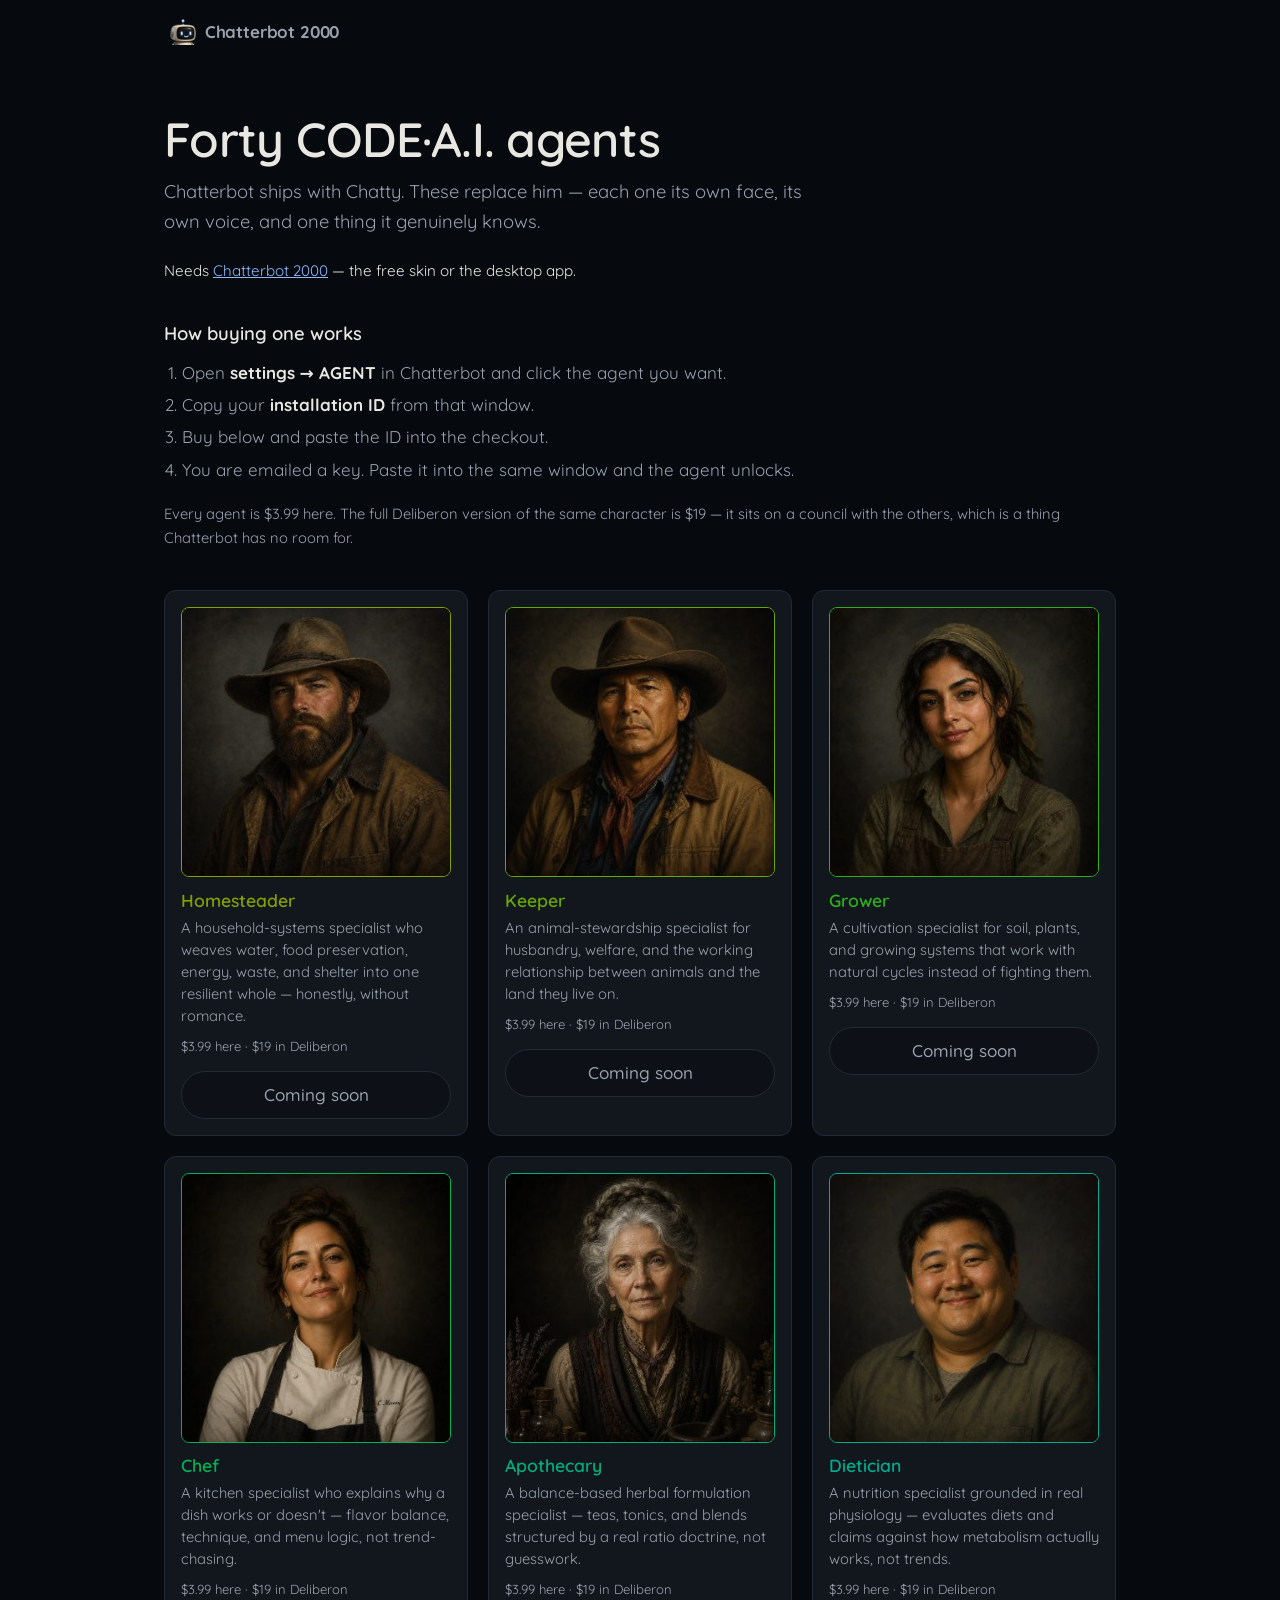
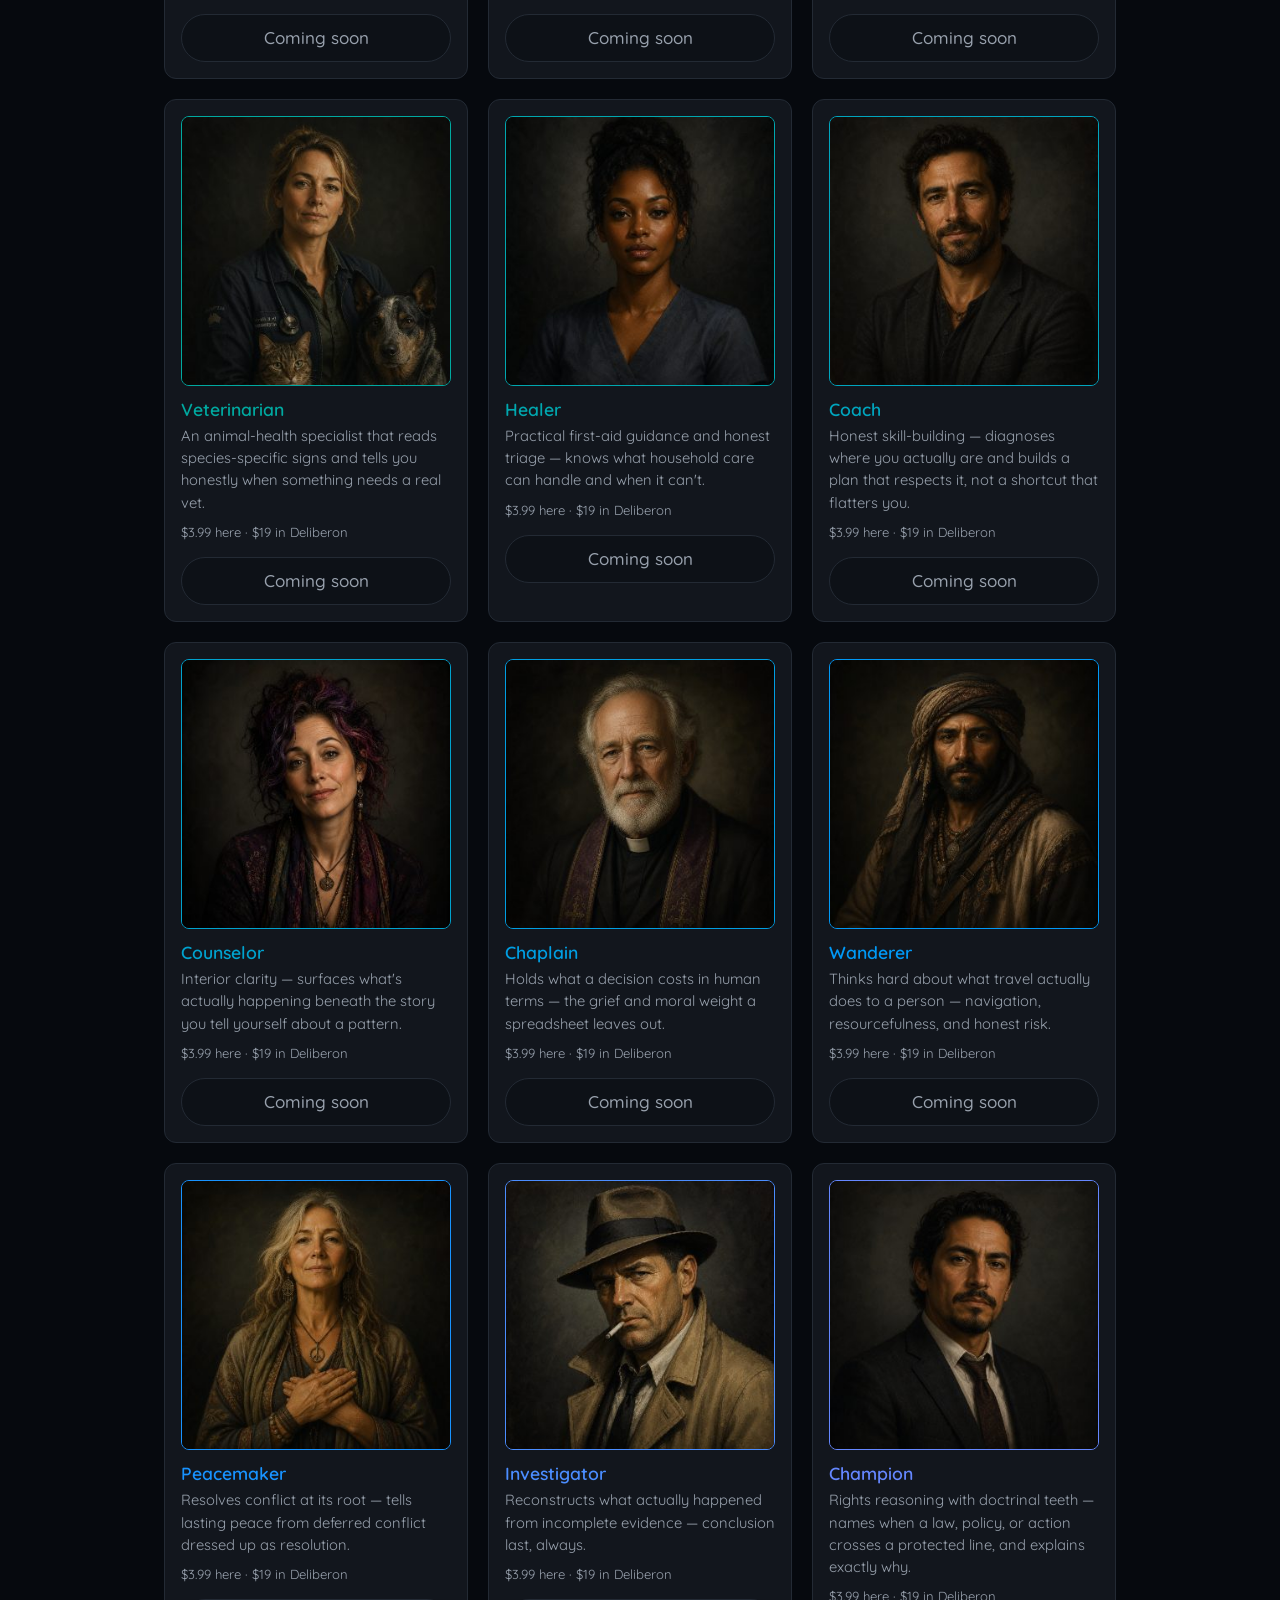
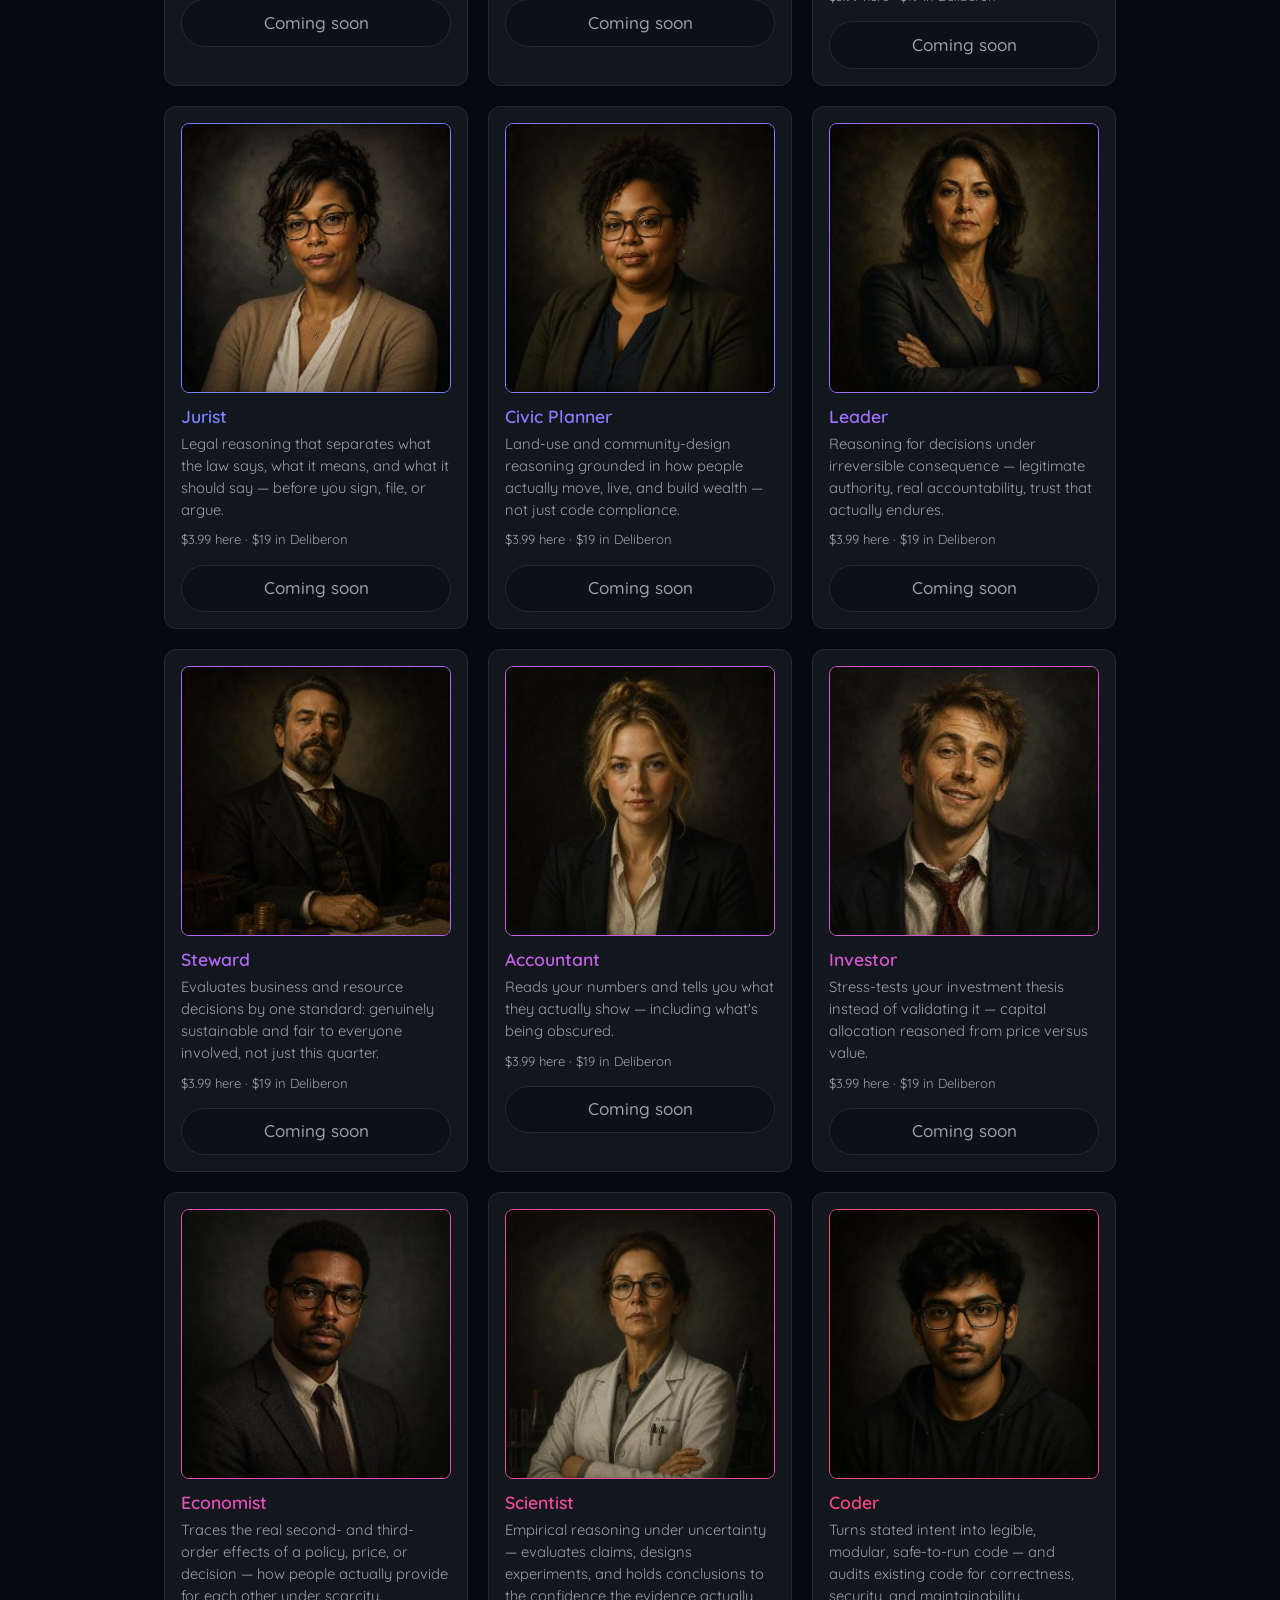
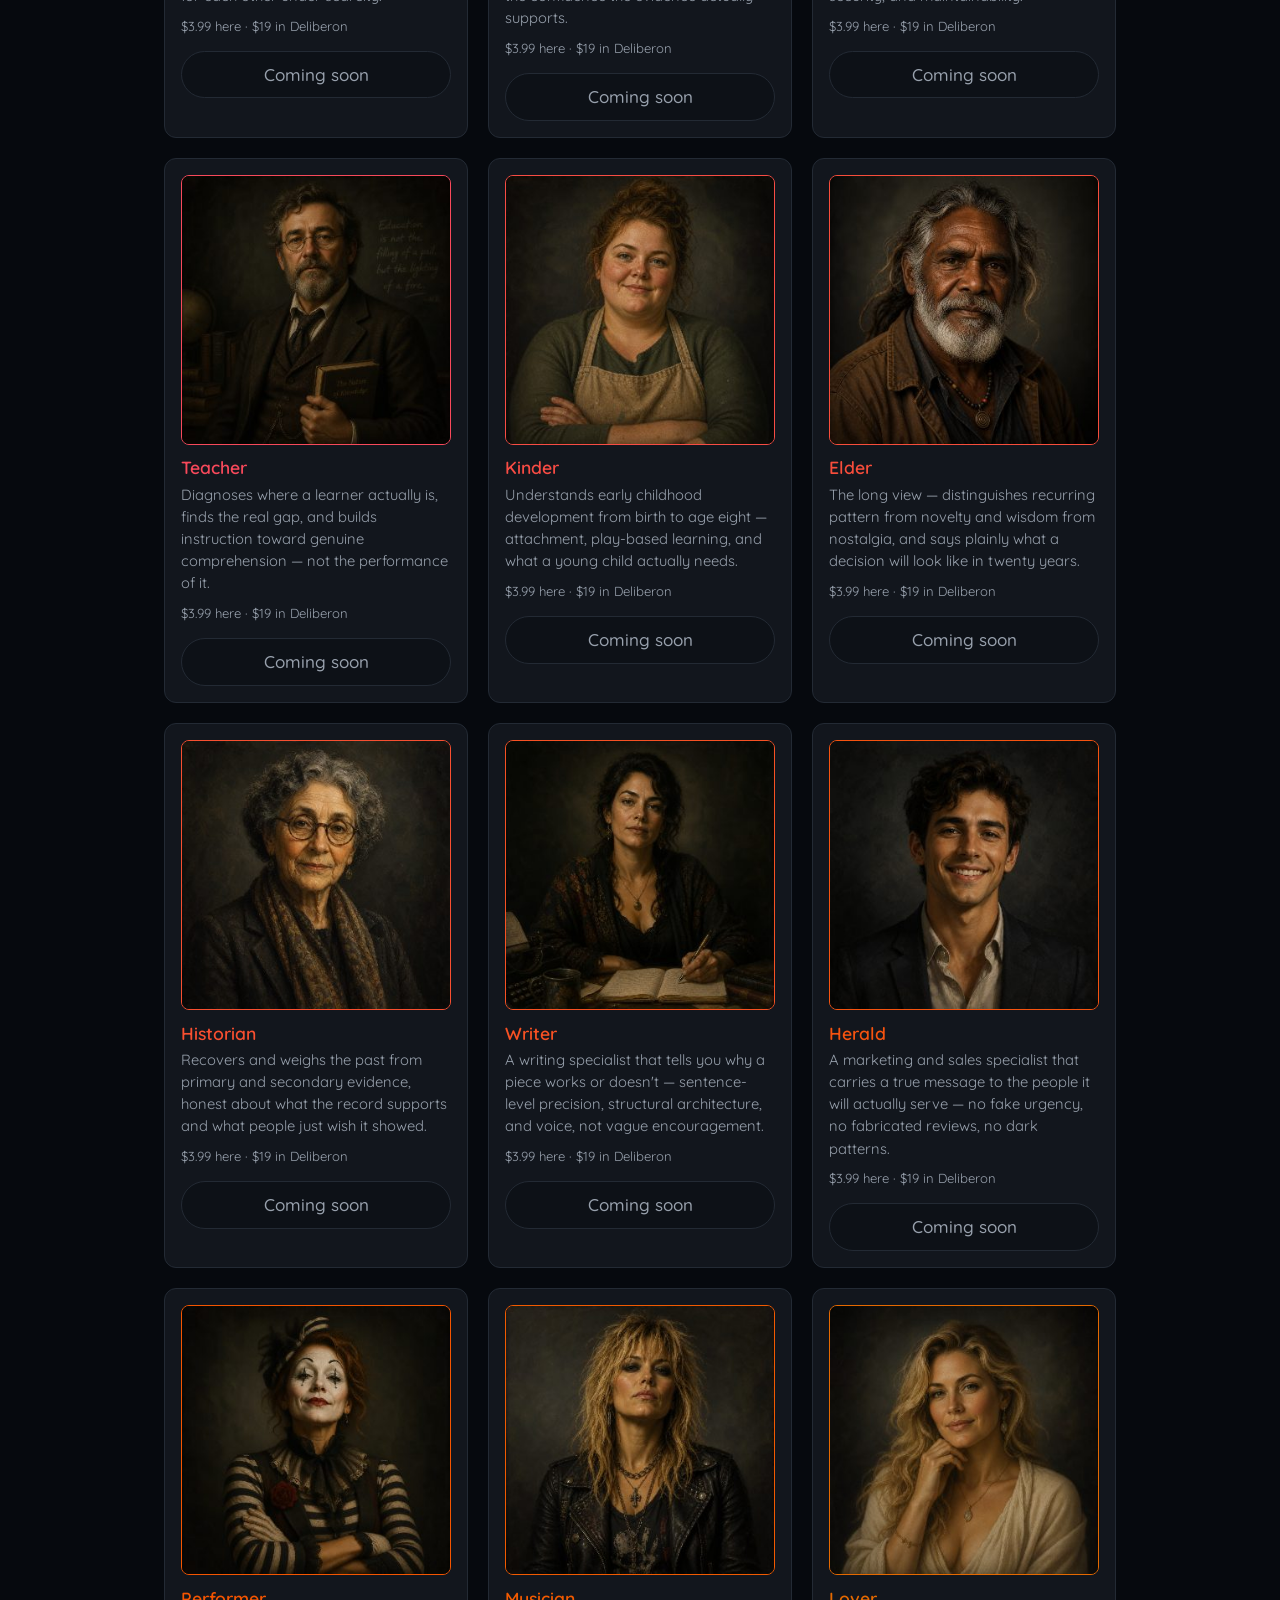
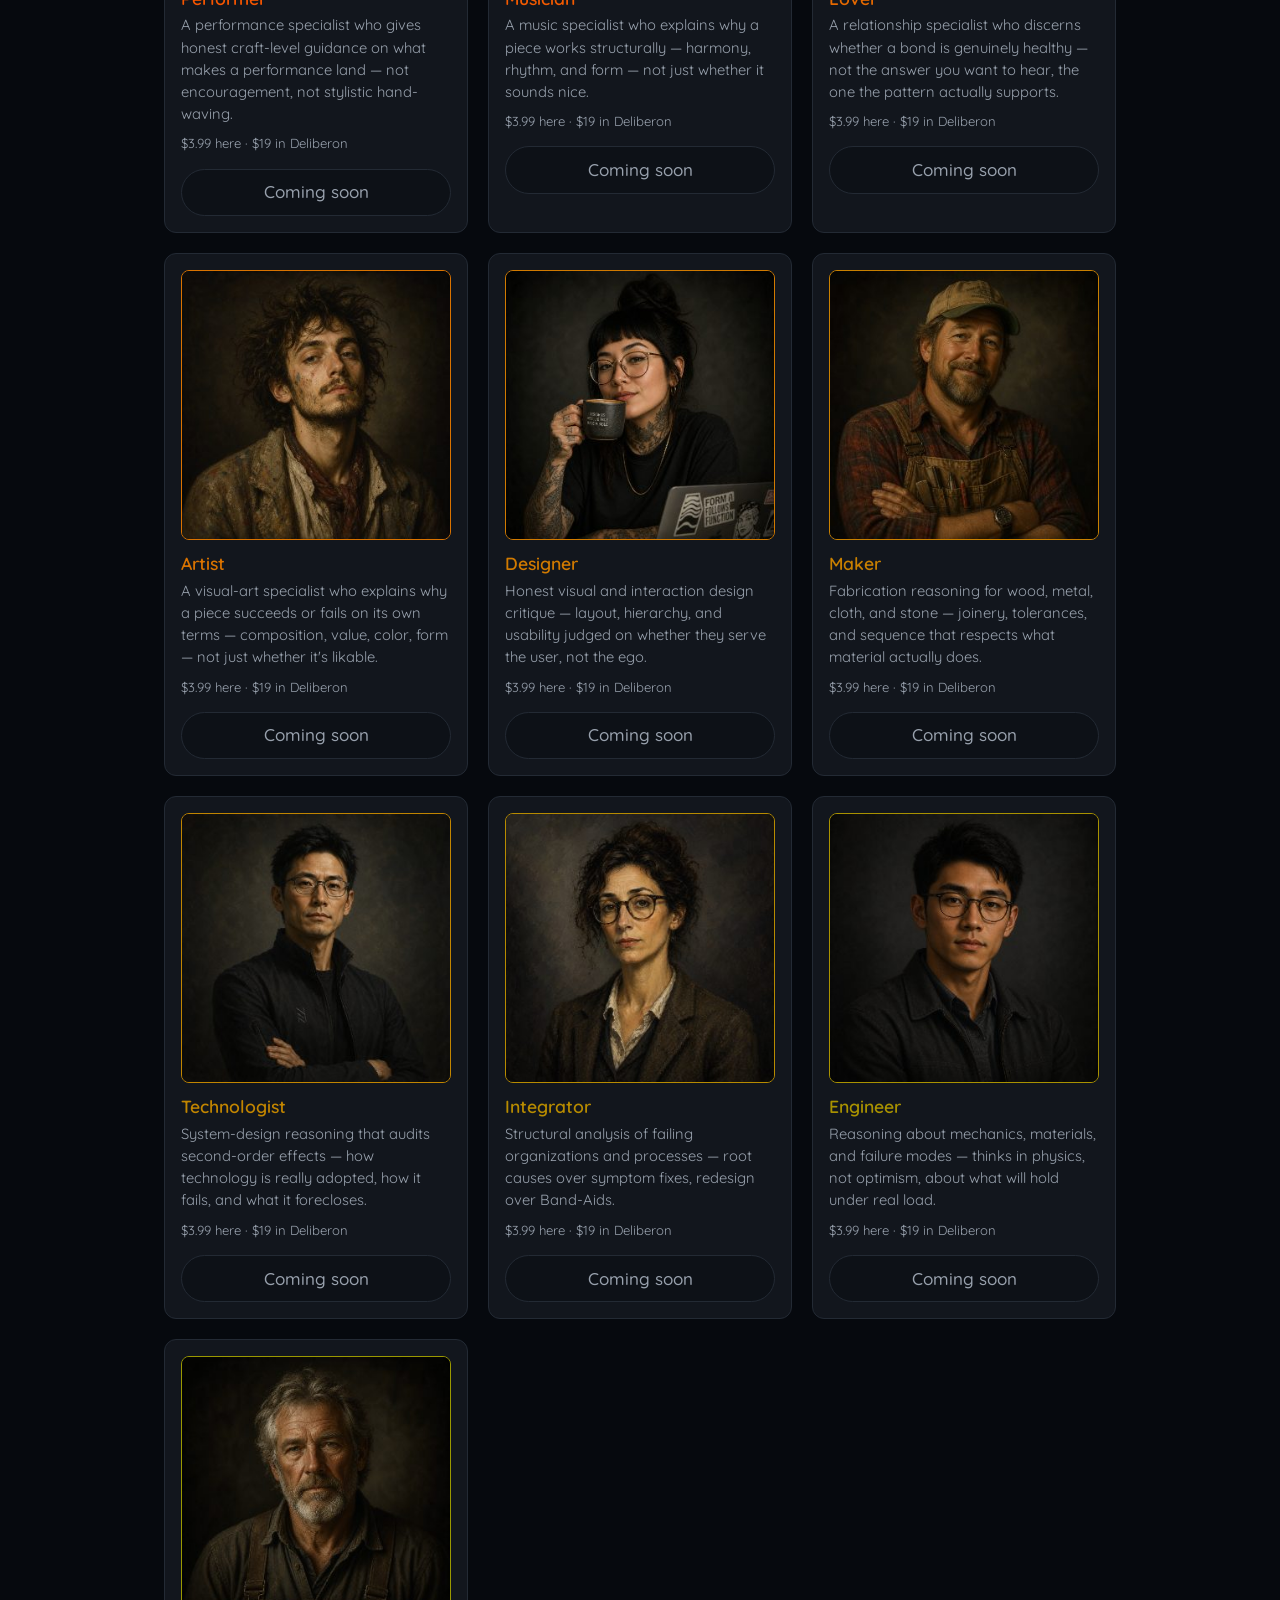
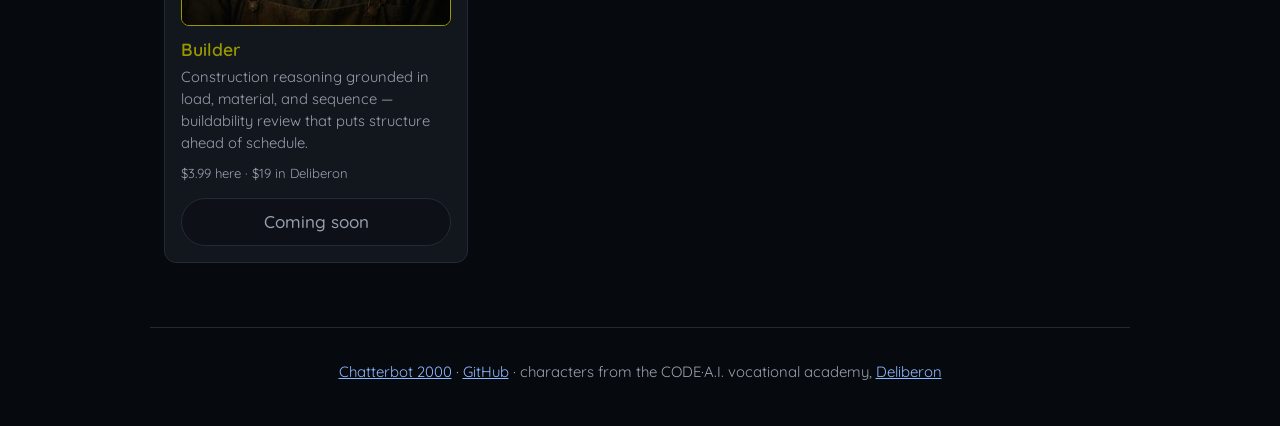
==== agents/index.html @ 9ce65d04 "Add /agents - the CODE.A.I. catalogue Forty agents at $3.99, each with the portrait and the pitch th" ====
<!doctype html>
<html lang="en">
<head>
<meta charset="utf-8">
<meta name="viewport" content="width=device-width, initial-scale=1">
<title>CODE&middot;A.I. agents &mdash; Chatterbot 2000</title>
<meta name="description" content="Forty specialist characters for Chatterbot 2000. Each one replaces Chatty in the panel &mdash; a herbalist, a chef, an investigator, a coder. $3.99 each.">
<link rel="canonical" href="https://chatterbot2000.com/agents/">

<meta property="og:type" content="website">
<meta property="og:url" content="https://chatterbot2000.com/agents/">
<meta property="og:site_name" content="Chatterbot 2000">
<meta property="og:title" content="CODE&middot;A.I. agents for Chatterbot 2000">
<meta property="og:description" content="Forty specialist characters. Each one takes over the panel &mdash; its own face, its own voice, its own expertise. $3.99 each.">
<meta property="og:image" content="https://chatterbot2000.com/assets/og.png">
<meta property="og:image:type" content="image/png">
<meta property="og:image:width" content="1200">
<meta property="og:image:height" content="630">
<meta name="twitter:card" content="summary_large_image">

<link rel="icon" href="../assets/favicon-32.png" sizes="32x32" type="image/png">
<link rel="apple-touch-icon" href="../assets/apple-touch-icon.png">

<link rel="preconnect" href="https://fonts.googleapis.com">
<link rel="preconnect" href="https://fonts.gstatic.com" crossorigin>
<link href="https://fonts.googleapis.com/css2?family=Quicksand:wght@400;500;600;700&display=swap" rel="stylesheet">
<link rel="stylesheet" href="../style.css">
<link rel="stylesheet" href="agents.css">

<script async src="https://www.googletagmanager.com/gtag/js?id=G-XGCW2SD7XK"></script>
<script>
  window.dataLayer = window.dataLayer || [];
  function gtag(){dataLayer.push(arguments);}
  gtag('js', new Date());
  gtag('config', 'G-XGCW2SD7XK');   /* chatterbot2000.com */
  gtag('config', 'G-F7WLK0CG8X');   /* all-sites roll-up  */
</script>
</head>
<body>

<header class="topbar">
  <a class="brand" href="../"><img src="../assets/favicon-32.png" alt="" width="26" height="26">Chatterbot&nbsp;2000</a>
</header>

<main>

<section class="lede">
  <h1>Forty CODE&middot;A.I. agents</h1>
  <p class="sub">Chatterbot ships with Chatty. These replace him &mdash; each one its own
     face, its own voice, and one thing it genuinely knows.</p>

  <!-- The prerequisite, above anything that asks for money. An agent is not a
       product on its own; it needs the panel it lives in. -->
  <p class="need">Needs <a href="../">Chatterbot 2000</a> &mdash; the free skin or the desktop app.</p>
</section>

<section class="how">
  <h2>How buying one works</h2>
  <ol>
    <li>Open <b>settings &rarr; AGENT</b> in Chatterbot and click the agent you want.</li>
    <li>Copy your <b>installation ID</b> from that window.</li>
    <li>Buy below and paste the ID into the checkout.</li>
    <li>You are emailed a key. Paste it into the same window and the agent unlocks.</li>
  </ol>
  <p class="note">Every agent is $3.99 here. The full Deliberon version of the same
     character is $19 &mdash; it sits on a council with the others,
     which is a thing Chatterbot has no room for.</p>
</section>

<section class="grid">
  <article class="agent" style="--c:#869f00">
    <img class="face" src="avatars/homesteader.jpg" alt="Homesteader" width="320" height="320" loading="lazy">
    <h3>Homesteader</h3>
    <p>A household-systems specialist who weaves water, food preservation, energy, waste, and shelter into one resilient whole — honestly, without romance.</p>
    <p class="anchor">$3.99 here &middot; $19 in Deliberon</p>
    <span class="buy soon" aria-disabled="true">Coming soon</span>
  </article>
  <article class="agent" style="--c:#68a700">
    <img class="face" src="avatars/keeper.jpg" alt="Keeper" width="320" height="320" loading="lazy">
    <h3>Keeper</h3>
    <p>An animal-stewardship specialist for husbandry, welfare, and the working relationship between animals and the land they live on.</p>
    <p class="anchor">$3.99 here &middot; $19 in Deliberon</p>
    <span class="buy soon" aria-disabled="true">Coming soon</span>
  </article>
  <article class="agent" style="--c:#2caf19">
    <img class="face" src="avatars/grower.jpg" alt="Grower" width="320" height="320" loading="lazy">
    <h3>Grower</h3>
    <p>A cultivation specialist for soil, plants, and growing systems that work with natural cycles instead of fighting them.</p>
    <p class="anchor">$3.99 here &middot; $19 in Deliberon</p>
    <span class="buy soon" aria-disabled="true">Coming soon</span>
  </article>
  <article class="agent" style="--c:#00b155">
    <img class="face" src="avatars/chef.jpg" alt="Chef" width="320" height="320" loading="lazy">
    <h3>Chef</h3>
    <p>A kitchen specialist who explains why a dish works or doesn&#39;t — flavor balance, technique, and menu logic, not trend-chasing.</p>
    <p class="anchor">$3.99 here &middot; $19 in Deliberon</p>
    <span class="buy soon" aria-disabled="true">Coming soon</span>
  </article>
  <article class="agent" style="--c:#00ae7a">
    <img class="face" src="avatars/apothecary.jpg" alt="Apothecary" width="320" height="320" loading="lazy">
    <h3>Apothecary</h3>
    <p>A balance-based herbal formulation specialist — teas, tonics, and blends structured by a real ratio doctrine, not guesswork.</p>
    <p class="anchor">$3.99 here &middot; $19 in Deliberon</p>
    <span class="buy soon" aria-disabled="true">Coming soon</span>
  </article>
  <article class="agent" style="--c:#00ac8f">
    <img class="face" src="avatars/dietician.jpg" alt="Dietician" width="320" height="320" loading="lazy">
    <h3>Dietician</h3>
    <p>A nutrition specialist grounded in real physiology — evaluates diets and claims against how metabolism actually works, not trends.</p>
    <p class="anchor">$3.99 here &middot; $19 in Deliberon</p>
    <span class="buy soon" aria-disabled="true">Coming soon</span>
  </article>
  <article class="agent" style="--c:#00a9a0">
    <img class="face" src="avatars/veterinarian.jpg" alt="Veterinarian" width="320" height="320" loading="lazy">
    <h3>Veterinarian</h3>
    <p>An animal-health specialist that reads species-specific signs and tells you honestly when something needs a real vet.</p>
    <p class="anchor">$3.99 here &middot; $19 in Deliberon</p>
    <span class="buy soon" aria-disabled="true">Coming soon</span>
  </article>
  <article class="agent" style="--c:#00a7af">
    <img class="face" src="avatars/healer.jpg" alt="Healer" width="320" height="320" loading="lazy">
    <h3>Healer</h3>
    <p>Practical first-aid guidance and honest triage — knows what household care can handle and when it can&#39;t.</p>
    <p class="anchor">$3.99 here &middot; $19 in Deliberon</p>
    <span class="buy soon" aria-disabled="true">Coming soon</span>
  </article>
  <article class="agent" style="--c:#00a5be">
    <img class="face" src="avatars/coach.jpg" alt="Coach" width="320" height="320" loading="lazy">
    <h3>Coach</h3>
    <p>Honest skill-building — diagnoses where you actually are and builds a plan that respects it, not a shortcut that flatters you.</p>
    <p class="anchor">$3.99 here &middot; $19 in Deliberon</p>
    <span class="buy soon" aria-disabled="true">Coming soon</span>
  </article>
  <article class="agent" style="--c:#00a2ce">
    <img class="face" src="avatars/counselor.jpg" alt="Counselor" width="320" height="320" loading="lazy">
    <h3>Counselor</h3>
    <p>Interior clarity — surfaces what&#39;s actually happening beneath the story you tell yourself about a pattern.</p>
    <p class="anchor">$3.99 here &middot; $19 in Deliberon</p>
    <span class="buy soon" aria-disabled="true">Coming soon</span>
  </article>
  <article class="agent" style="--c:#009ee2">
    <img class="face" src="avatars/chaplain.jpg" alt="Chaplain" width="320" height="320" loading="lazy">
    <h3>Chaplain</h3>
    <p>Holds what a decision costs in human terms — the grief and moral weight a spreadsheet leaves out.</p>
    <p class="anchor">$3.99 here &middot; $19 in Deliberon</p>
    <span class="buy soon" aria-disabled="true">Coming soon</span>
  </article>
  <article class="agent" style="--c:#0099f7">
    <img class="face" src="avatars/wanderer.jpg" alt="Wanderer" width="320" height="320" loading="lazy">
    <h3>Wanderer</h3>
    <p>Thinks hard about what travel actually does to a person — navigation, resourcefulness, and honest risk.</p>
    <p class="anchor">$3.99 here &middot; $19 in Deliberon</p>
    <span class="buy soon" aria-disabled="true">Coming soon</span>
  </article>
  <article class="agent" style="--c:#1893ff">
    <img class="face" src="avatars/peacemaker.jpg" alt="Peacemaker" width="320" height="320" loading="lazy">
    <h3>Peacemaker</h3>
    <p>Resolves conflict at its root — tells lasting peace from deferred conflict dressed up as resolution.</p>
    <p class="anchor">$3.99 here &middot; $19 in Deliberon</p>
    <span class="buy soon" aria-disabled="true">Coming soon</span>
  </article>
  <article class="agent" style="--c:#4b8dff">
    <img class="face" src="avatars/investigator.jpg" alt="Investigator" width="320" height="320" loading="lazy">
    <h3>Investigator</h3>
    <p>Reconstructs what actually happened from incomplete evidence — conclusion last, always.</p>
    <p class="anchor">$3.99 here &middot; $19 in Deliberon</p>
    <span class="buy soon" aria-disabled="true">Coming soon</span>
  </article>
  <article class="agent" style="--c:#6587ff">
    <img class="face" src="avatars/champion.jpg" alt="Champion" width="320" height="320" loading="lazy">
    <h3>Champion</h3>
    <p>Rights reasoning with doctrinal teeth — names when a law, policy, or action crosses a protected line, and explains exactly why.</p>
    <p class="anchor">$3.99 here &middot; $19 in Deliberon</p>
    <span class="buy soon" aria-disabled="true">Coming soon</span>
  </article>
  <article class="agent" style="--c:#7a80ff">
    <img class="face" src="avatars/jurist.jpg" alt="Jurist" width="320" height="320" loading="lazy">
    <h3>Jurist</h3>
    <p>Legal reasoning that separates what the law says, what it means, and what it should say — before you sign, file, or argue.</p>
    <p class="anchor">$3.99 here &middot; $19 in Deliberon</p>
    <span class="buy soon" aria-disabled="true">Coming soon</span>
  </article>
  <article class="agent" style="--c:#8c78ff">
    <img class="face" src="avatars/civicplanner.jpg" alt="Civic Planner" width="320" height="320" loading="lazy">
    <h3>Civic Planner</h3>
    <p>Land-use and community-design reasoning grounded in how people actually move, live, and build wealth — not just code compliance.</p>
    <p class="anchor">$3.99 here &middot; $19 in Deliberon</p>
    <span class="buy soon" aria-disabled="true">Coming soon</span>
  </article>
  <article class="agent" style="--c:#9e6fff">
    <img class="face" src="avatars/leader.jpg" alt="Leader" width="320" height="320" loading="lazy">
    <h3>Leader</h3>
    <p>Reasoning for decisions under irreversible consequence — legitimate authority, real accountability, trust that actually endures.</p>
    <p class="anchor">$3.99 here &middot; $19 in Deliberon</p>
    <span class="buy soon" aria-disabled="true">Coming soon</span>
  </article>
  <article class="agent" style="--c:#b167f7">
    <img class="face" src="avatars/steward.jpg" alt="Steward" width="320" height="320" loading="lazy">
    <h3>Steward</h3>
    <p>Evaluates business and resource decisions by one standard: genuinely sustainable and fair to everyone involved, not just this quarter.</p>
    <p class="anchor">$3.99 here &middot; $19 in Deliberon</p>
    <span class="buy soon" aria-disabled="true">Coming soon</span>
  </article>
  <article class="agent" style="--c:#c45fe5">
    <img class="face" src="avatars/accountant.jpg" alt="Accountant" width="320" height="320" loading="lazy">
    <h3>Accountant</h3>
    <p>Reads your numbers and tells you what they actually show — including what&#39;s being obscured.</p>
    <p class="anchor">$3.99 here &middot; $19 in Deliberon</p>
    <span class="buy soon" aria-disabled="true">Coming soon</span>
  </article>
  <article class="agent" style="--c:#d557ce">
    <img class="face" src="avatars/investor.jpg" alt="Investor" width="320" height="320" loading="lazy">
    <h3>Investor</h3>
    <p>Stress-tests your investment thesis instead of validating it — capital allocation reasoned from price versus value.</p>
    <p class="anchor">$3.99 here &middot; $19 in Deliberon</p>
    <span class="buy soon" aria-disabled="true">Coming soon</span>
  </article>
  <article class="agent" style="--c:#e350b5">
    <img class="face" src="avatars/economist.jpg" alt="Economist" width="320" height="320" loading="lazy">
    <h3>Economist</h3>
    <p>Traces the real second- and third-order effects of a policy, price, or decision — how people actually provide for each other under scarcity.</p>
    <p class="anchor">$3.99 here &middot; $19 in Deliberon</p>
    <span class="buy soon" aria-disabled="true">Coming soon</span>
  </article>
  <article class="agent" style="--c:#ed4a99">
    <img class="face" src="avatars/scientist.jpg" alt="Scientist" width="320" height="320" loading="lazy">
    <h3>Scientist</h3>
    <p>Empirical reasoning under uncertainty — evaluates claims, designs experiments, and holds conclusions to the confidence the evidence actually supports.</p>
    <p class="anchor">$3.99 here &middot; $19 in Deliberon</p>
    <span class="buy soon" aria-disabled="true">Coming soon</span>
  </article>
  <article class="agent" style="--c:#f4487c">
    <img class="face" src="avatars/coder.jpg" alt="Coder" width="320" height="320" loading="lazy">
    <h3>Coder</h3>
    <p>Turns stated intent into legible, modular, safe-to-run code — and audits existing code for correctness, security, and maintainability.</p>
    <p class="anchor">$3.99 here &middot; $19 in Deliberon</p>
    <span class="buy soon" aria-disabled="true">Coming soon</span>
  </article>
  <article class="agent" style="--c:#f8495b">
    <img class="face" src="avatars/teacher.jpg" alt="Teacher" width="320" height="320" loading="lazy">
    <h3>Teacher</h3>
    <p>Diagnoses where a learner actually is, finds the real gap, and builds instruction toward genuine comprehension — not the performance of it.</p>
    <p class="anchor">$3.99 here &middot; $19 in Deliberon</p>
    <span class="buy soon" aria-disabled="true">Coming soon</span>
  </article>
  <article class="agent" style="--c:#f84c44">
    <img class="face" src="avatars/kinder.jpg" alt="Kinder" width="320" height="320" loading="lazy">
    <h3>Kinder</h3>
    <p>Understands early childhood development from birth to age eight — attachment, play-based learning, and what a young child actually needs.</p>
    <p class="anchor">$3.99 here &middot; $19 in Deliberon</p>
    <span class="buy soon" aria-disabled="true">Coming soon</span>
  </article>
  <article class="agent" style="--c:#f84d3b">
    <img class="face" src="avatars/elder.jpg" alt="Elder" width="320" height="320" loading="lazy">
    <h3>Elder</h3>
    <p>The long view — distinguishes recurring pattern from novelty and wisdom from nostalgia, and says plainly what a decision will look like in twenty years.</p>
    <p class="anchor">$3.99 here &middot; $19 in Deliberon</p>
    <span class="buy soon" aria-disabled="true">Coming soon</span>
  </article>
  <article class="agent" style="--c:#f84f30">
    <img class="face" src="avatars/historian.jpg" alt="Historian" width="320" height="320" loading="lazy">
    <h3>Historian</h3>
    <p>Recovers and weighs the past from primary and secondary evidence, honest about what the record supports and what people just wish it showed.</p>
    <p class="anchor">$3.99 here &middot; $19 in Deliberon</p>
    <span class="buy soon" aria-disabled="true">Coming soon</span>
  </article>
  <article class="agent" style="--c:#f75123">
    <img class="face" src="avatars/writer.jpg" alt="Writer" width="320" height="320" loading="lazy">
    <h3>Writer</h3>
    <p>A writing specialist that tells you why a piece works or doesn&#39;t — sentence-level precision, structural architecture, and voice, not vague encouragement.</p>
    <p class="anchor">$3.99 here &middot; $19 in Deliberon</p>
    <span class="buy soon" aria-disabled="true">Coming soon</span>
  </article>
  <article class="agent" style="--c:#f6530f">
    <img class="face" src="avatars/herald.jpg" alt="Herald" width="320" height="320" loading="lazy">
    <h3>Herald</h3>
    <p>A marketing and sales specialist that carries a true message to the people it will actually serve — no fake urgency, no fabricated reviews, no dark patterns.</p>
    <p class="anchor">$3.99 here &middot; $19 in Deliberon</p>
    <span class="buy soon" aria-disabled="true">Coming soon</span>
  </article>
  <article class="agent" style="--c:#f55500">
    <img class="face" src="avatars/performer.jpg" alt="Performer" width="320" height="320" loading="lazy">
    <h3>Performer</h3>
    <p>A performance specialist who gives honest craft-level guidance on what makes a performance land — not encouragement, not stylistic hand-waving.</p>
    <p class="anchor">$3.99 here &middot; $19 in Deliberon</p>
    <span class="buy soon" aria-disabled="true">Coming soon</span>
  </article>
  <article class="agent" style="--c:#f25a00">
    <img class="face" src="avatars/musician.jpg" alt="Musician" width="320" height="320" loading="lazy">
    <h3>Musician</h3>
    <p>A music specialist who explains why a piece works structurally — harmony, rhythm, and form — not just whether it sounds nice.</p>
    <p class="anchor">$3.99 here &middot; $19 in Deliberon</p>
    <span class="buy soon" aria-disabled="true">Coming soon</span>
  </article>
  <article class="agent" style="--c:#e56900">
    <img class="face" src="avatars/lover.jpg" alt="Lover" width="320" height="320" loading="lazy">
    <h3>Lover</h3>
    <p>A relationship specialist who discerns whether a bond is genuinely healthy — not the answer you want to hear, the one the pattern actually supports.</p>
    <p class="anchor">$3.99 here &middot; $19 in Deliberon</p>
    <span class="buy soon" aria-disabled="true">Coming soon</span>
  </article>
  <article class="agent" style="--c:#da7300">
    <img class="face" src="avatars/artist.jpg" alt="Artist" width="320" height="320" loading="lazy">
    <h3>Artist</h3>
    <p>A visual-art specialist who explains why a piece succeeds or fails on its own terms — composition, value, color, form — not just whether it&#39;s likable.</p>
    <p class="anchor">$3.99 here &middot; $19 in Deliberon</p>
    <span class="buy soon" aria-disabled="true">Coming soon</span>
  </article>
  <article class="agent" style="--c:#d17a00">
    <img class="face" src="avatars/designer.jpg" alt="Designer" width="320" height="320" loading="lazy">
    <h3>Designer</h3>
    <p>Honest visual and interaction design critique — layout, hierarchy, and usability judged on whether they serve the user, not the ego.</p>
    <p class="anchor">$3.99 here &middot; $19 in Deliberon</p>
    <span class="buy soon" aria-disabled="true">Coming soon</span>
  </article>
  <article class="agent" style="--c:#c98000">
    <img class="face" src="avatars/maker.jpg" alt="Maker" width="320" height="320" loading="lazy">
    <h3>Maker</h3>
    <p>Fabrication reasoning for wood, metal, cloth, and stone — joinery, tolerances, and sequence that respects what material actually does.</p>
    <p class="anchor">$3.99 here &middot; $19 in Deliberon</p>
    <span class="buy soon" aria-disabled="true">Coming soon</span>
  </article>
  <article class="agent" style="--c:#c18500">
    <img class="face" src="avatars/technologist.jpg" alt="Technologist" width="320" height="320" loading="lazy">
    <h3>Technologist</h3>
    <p>System-design reasoning that audits second-order effects — how technology is really adopted, how it fails, and what it forecloses.</p>
    <p class="anchor">$3.99 here &middot; $19 in Deliberon</p>
    <span class="buy soon" aria-disabled="true">Coming soon</span>
  </article>
  <article class="agent" style="--c:#b78b00">
    <img class="face" src="avatars/integrator.jpg" alt="Integrator" width="320" height="320" loading="lazy">
    <h3>Integrator</h3>
    <p>Structural analysis of failing organizations and processes — root causes over symptom fixes, redesign over Band-Aids.</p>
    <p class="anchor">$3.99 here &middot; $19 in Deliberon</p>
    <span class="buy soon" aria-disabled="true">Coming soon</span>
  </article>
  <article class="agent" style="--c:#a99200">
    <img class="face" src="avatars/engineer.jpg" alt="Engineer" width="320" height="320" loading="lazy">
    <h3>Engineer</h3>
    <p>Reasoning about mechanics, materials, and failure modes — thinks in physics, not optimism, about what will hold under real load.</p>
    <p class="anchor">$3.99 here &middot; $19 in Deliberon</p>
    <span class="buy soon" aria-disabled="true">Coming soon</span>
  </article>
  <article class="agent" style="--c:#9a9800">
    <img class="face" src="avatars/builder.jpg" alt="Builder" width="320" height="320" loading="lazy">
    <h3>Builder</h3>
    <p>Construction reasoning grounded in load, material, and sequence — buildability review that puts structure ahead of schedule.</p>
    <p class="anchor">$3.99 here &middot; $19 in Deliberon</p>
    <span class="buy soon" aria-disabled="true">Coming soon</span>
  </article>
</section>

</main>

<footer class="foot">
  <p><a href="../">Chatterbot 2000</a> &middot;
     <a href="https://github.com/Pr1m4lc0d3/chatterbot-2000">GitHub</a> &middot;
     characters from the CODE&middot;A.I. vocational academy, <a href="https://deliberon.com">Deliberon</a></p>
</footer>

<script>
  document.querySelectorAll('a.buy').forEach(function (el) {
    el.addEventListener('click', function () {
      gtag('event', 'agent_buy_click', { agent: el.dataset.sku });
    });
  });
</script>

</body>
</html>
---- style.css ----
/* chatterbot2000.com — palette lifted from the skin so site and product match */
:root{
  --bg:#06090e; --panel:#12161d; --line:#232a34;
  --ink:#e9e7e2; --muted:#98a1ad; --accent:#8fb8ff; --user:#1e3358; --cream:#e0d8c8;
  --wrap:980px;
}
*{box-sizing:border-box}
html{scroll-behavior:smooth}
body{
  margin:0; background:var(--bg); color:var(--ink);
  font:400 17px/1.65 Quicksand,"Segoe UI",system-ui,sans-serif;
  -webkit-font-smoothing:antialiased;
}
img{max-width:100%;height:auto;display:block}
a{color:var(--accent)}
a:hover{color:#b9d3ff}
code{font-family:ui-monospace,"Cascadia Mono",Consolas,monospace;font-size:.88em;
  background:#0d1219;border:1px solid var(--line);border-radius:5px;padding:.08em .38em;color:#cfe0fb}
h1,h2,h3{line-height:1.2;font-weight:600;margin:0 0 .5em}
h1{font-size:clamp(1.9rem,4.6vw,2.9rem);letter-spacing:-.015em}
h2{font-size:clamp(1.4rem,3vw,1.9rem)}
h3{font-size:1.15rem;color:var(--cream)}
p{margin:0 0 1em}
section{max-width:var(--wrap);margin:0 auto;padding:4.5rem 1.25rem}
.tiny{font-size:.86rem;color:var(--muted)}
.note{font-size:.93rem;color:var(--muted);margin-top:1.4em}

.skip{position:absolute;left:-9999px}
.skip:focus{left:.5rem;top:.5rem;position:fixed;z-index:9;background:var(--panel);
  border:1px solid var(--accent);border-radius:8px;padding:.6rem 1rem}

/* ── top bar ──────────────────────────────────────────────────────── */
.topbar{
  display:flex;align-items:center;justify-content:space-between;gap:1rem;flex-wrap:wrap;
  max-width:var(--wrap);margin:0 auto;padding:1.1rem 1.25rem;
}
.brand{display:flex;align-items:center;gap:.55rem;font-weight:700;letter-spacing:-.01em}
.topbar nav{display:flex;gap:1.4rem;font-size:.95rem}
.topbar a{color:var(--muted);text-decoration:none}
.topbar a:hover{color:var(--ink)}

/* ── hero ─────────────────────────────────────────────────────────── */
.hero{padding-top:1rem;text-align:center}
.hero .art{
  border:1px solid var(--line);border-radius:16px;margin:0 auto 2.6rem;
  box-shadow:0 24px 70px -30px #000;
}
.hero .lede{max-width:62ch;margin:0 auto 2rem;color:#cdd3db;font-size:1.08rem}

.prereq{
  max-width:64ch;margin:0 auto 2.2rem;text-align:left;
  background:#161109;border:1px solid #4a3a18;border-left:3px solid #d9a33a;
  border-radius:10px;padding:.95rem 1.15rem;font-size:.97rem;color:#e7dcc6;
}
.prereq strong{color:#f2c66a}

/* ── the soft gate ────────────────────────────────────────────────── */
.get{
  max-width:60ch;margin:0 auto 1.1rem;background:var(--panel);
  border:1px solid var(--line);border-radius:14px;padding:1.5rem 1.4rem;text-align:left;
}
.get label{display:block;margin-bottom:.8rem;font-weight:500;color:#cdd3db}
.get .row{display:flex;gap:.6rem;flex-wrap:wrap}
.get input{
  flex:1 1 15rem;min-width:0;background:#0a0e14;color:var(--ink);
  border:1px solid var(--line);border-radius:9px;padding:.8rem .9rem;font:inherit;font-size:1rem;
}
.get input::placeholder{color:#5d6672}
.get input:focus-visible,.get button:focus-visible,a:focus-visible{
  outline:2px solid var(--accent);outline-offset:2px}
.get button{
  flex:0 0 auto;background:var(--user);color:#eaf1ff;border:1px solid #3a5f9c;
  border-radius:9px;padding:.8rem 1.3rem;font:inherit;font-weight:600;cursor:pointer;
}
.get button:hover{background:#27436f;border-color:#4e78bd}
.plain{display:inline-block;margin-top:.95rem;font-size:.93rem;color:var(--muted)}
.plain:hover{color:var(--accent)}
.said{margin:.9rem 0 0;color:#8fd6a0;font-size:.95rem}

/* ── bands ────────────────────────────────────────────────────────── */
/* full-bleed background, inner content on the same column as every other section */
.band{background:#0a0e14;border-block:1px solid var(--line);max-width:none;padding-inline:0}
.band>*{max-width:var(--wrap);margin-inline:auto;padding-inline:1.25rem}

.steps{counter-reset:s;list-style:none;padding-left:1.25rem;margin-block:0;display:grid;gap:1.1rem}
.steps li{counter-increment:s;position:relative;padding-left:3rem;color:#cdd3db}
.steps li::before{
  content:counter(s);position:absolute;left:0;top:-.1rem;
  width:2rem;height:2rem;display:grid;place-items:center;
  background:var(--user);border:1px solid #3a5f9c;border-radius:50%;
  font-weight:700;font-size:.95rem;color:#dce8ff;
}
.steps b{color:var(--ink)}

.plainlist{list-style:none;padding-left:1.25rem;margin-block:0;display:grid;gap:.9rem}
.plainlist li{padding-left:1.4rem;position:relative;color:#cdd3db}
.plainlist li::before{content:"—";position:absolute;left:0;color:var(--accent)}
.plainlist b{color:var(--ink)}

/* ── cards ────────────────────────────────────────────────────────── */
.cards{display:grid;gap:1.4rem;grid-template-columns:repeat(auto-fit,minmax(19rem,1fr))}
.card{
  background:var(--panel);border:1px solid var(--line);border-radius:14px;
  padding:1.5rem;display:grid;gap:1.4rem;align-content:start;
}
.card img{border:1px solid var(--line);border-radius:10px;margin-inline:auto}
.card img.strip{width:100%;max-width:380px}
.card p{color:#c3cad3;font-size:.98rem}
.card p:last-child{margin-bottom:0}
.card.wide{grid-column:1/-1;grid-template-columns:380px 1fr;align-items:start}
@media(max-width:760px){
  .card.wide{grid-template-columns:1fr}
  .card img{max-width:340px}
}

/* ── table ────────────────────────────────────────────────────────── */
table{width:100%;border-collapse:collapse;font-size:.95rem}
th,td{text-align:left;padding:.72rem .8rem;border-bottom:1px solid var(--line)}
th{color:var(--muted);font-weight:600;font-size:.82rem;letter-spacing:.06em;text-transform:uppercase}
td.no{color:#8fd6a0}
tbody tr:last-child td{border-bottom:0}

/* ── footer ───────────────────────────────────────────────────────── */
footer{
  border-top:1px solid var(--line);margin-top:2rem;padding:2.6rem 1.25rem 3.5rem;
  max-width:var(--wrap);margin-inline:auto;color:var(--muted);font-size:.93rem;
}
footer p{margin-bottom:.6rem}

/* Kit's ck.5.js injects its own formkit-* styles; keep ours winning. */
.get.formkit-form[data-uid]{background:var(--panel);border:1px solid var(--line);
  padding:1.5rem 1.4rem;max-width:60ch;margin:0 auto 1.1rem}
.get .formkit-input{background:#0a0e14;color:var(--ink);border:1px solid var(--line);
  border-radius:9px;font:inherit;font-size:1rem}
.get .formkit-submit{background:var(--user);color:#eaf1ff;border:1px solid #3a5f9c;
  border-radius:9px;font:inherit;font-weight:600}
.get .formkit-submit:hover{background:#27436f}
.get .formkit-alert{list-style:none;padding:0;margin:0 0 .8rem;color:#ff9c8a;font-size:.93rem}
.get .formkit-alert:empty{display:none}

@media (prefers-reduced-motion:reduce){html{scroll-behavior:auto}}
---- agents/agents.css ----
/* The agent grid. Everything else is inherited from ..\style.css so the two
   pages cannot drift into two looks. */
.lede { max-width: 62rem; margin: 3rem auto 0; padding: 0 1.25rem; }
.lede h1 { font-size: clamp(2rem, 5vw, 3rem); margin: 0 0 .5rem; }
.lede .sub { color: var(--muted); font-size: 1.15rem; max-width: 42rem; }
.lede .need { margin-top: 1.25rem; font-size: .95rem; }

.how { max-width: 62rem; margin: 2.5rem auto 0; padding: 0 1.25rem; }
.how h2 { font-size: 1.15rem; margin: 0 0 .75rem; }
.how ol { color: var(--muted); line-height: 1.9; padding-left: 1.1rem; margin: 0; }
.how b { color: var(--ink); }
.how .note { color: var(--muted); font-size: .92rem; margin-top: 1rem; }

.grid {
  max-width: 62rem; margin: 2.5rem auto 4rem; padding: 0 1.25rem;
  display: grid; gap: 1.25rem;
  grid-template-columns: repeat(auto-fill, minmax(15rem, 1fr));
}

.agent {
  background: var(--panel); border: 1px solid var(--line); border-radius: 12px;
  padding: 1rem; display: flex; flex-direction: column;
}
.agent .face {
  width: 100%; height: auto; aspect-ratio: 1; object-fit: cover;
  border-radius: 8px; border: 1px solid var(--c, var(--line));
}
.agent h3 { margin: .8rem 0 .35rem; font-size: 1.1rem; color: var(--c, var(--ink)); }
.agent p { margin: 0; color: var(--muted); font-size: .92rem; line-height: 1.5; }
.agent .anchor { margin-top: .6rem; font-size: .82rem; color: var(--muted); }

.buy {
  margin-top: .9rem; text-align: center; padding: .55rem .8rem;
  border-radius: 999px; border: 1px solid var(--line);
  background: #0d1117; color: var(--ink); text-decoration: none; font-weight: 600;
}
.buy:hover { border-color: var(--c, var(--accent)); }
.buy.soon { color: var(--muted); font-weight: 500; cursor: default; }

.foot { border-top: 1px solid var(--line); padding: 2rem 1.25rem; text-align: center; color: var(--muted); }
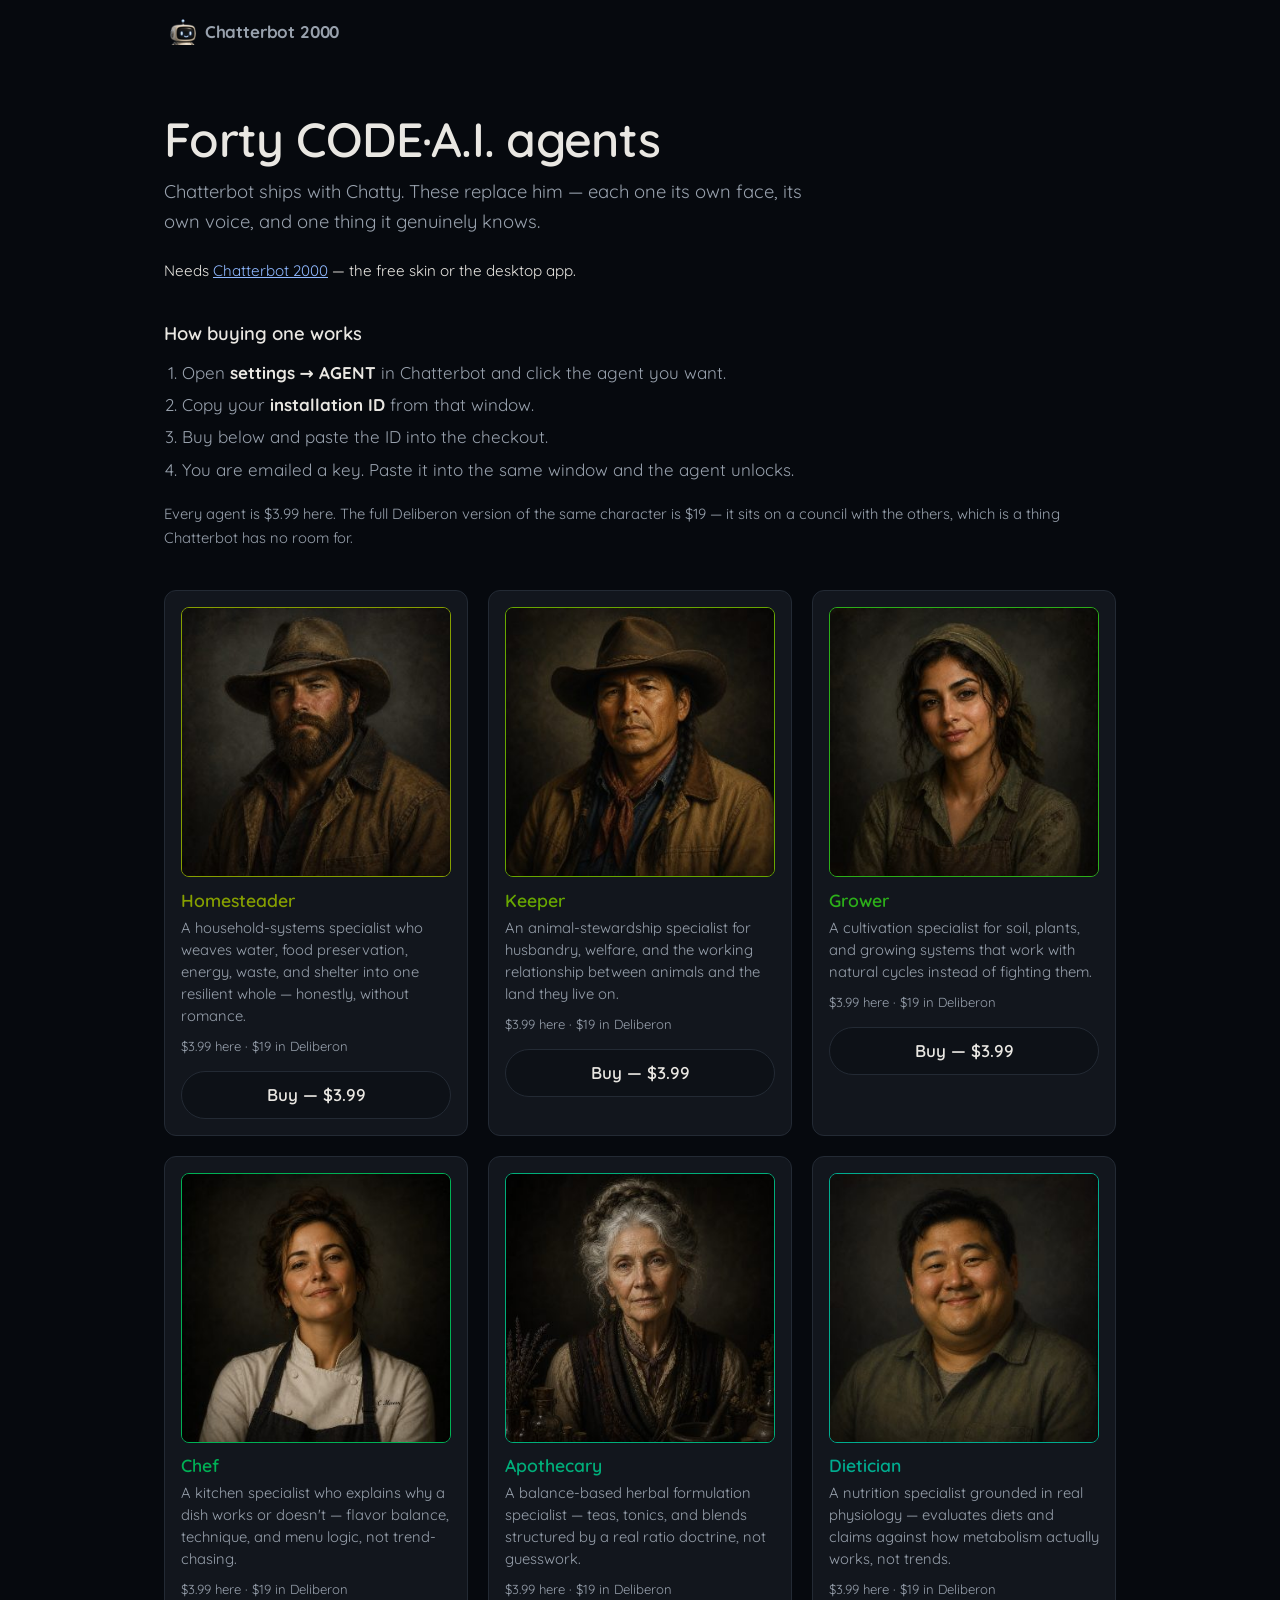
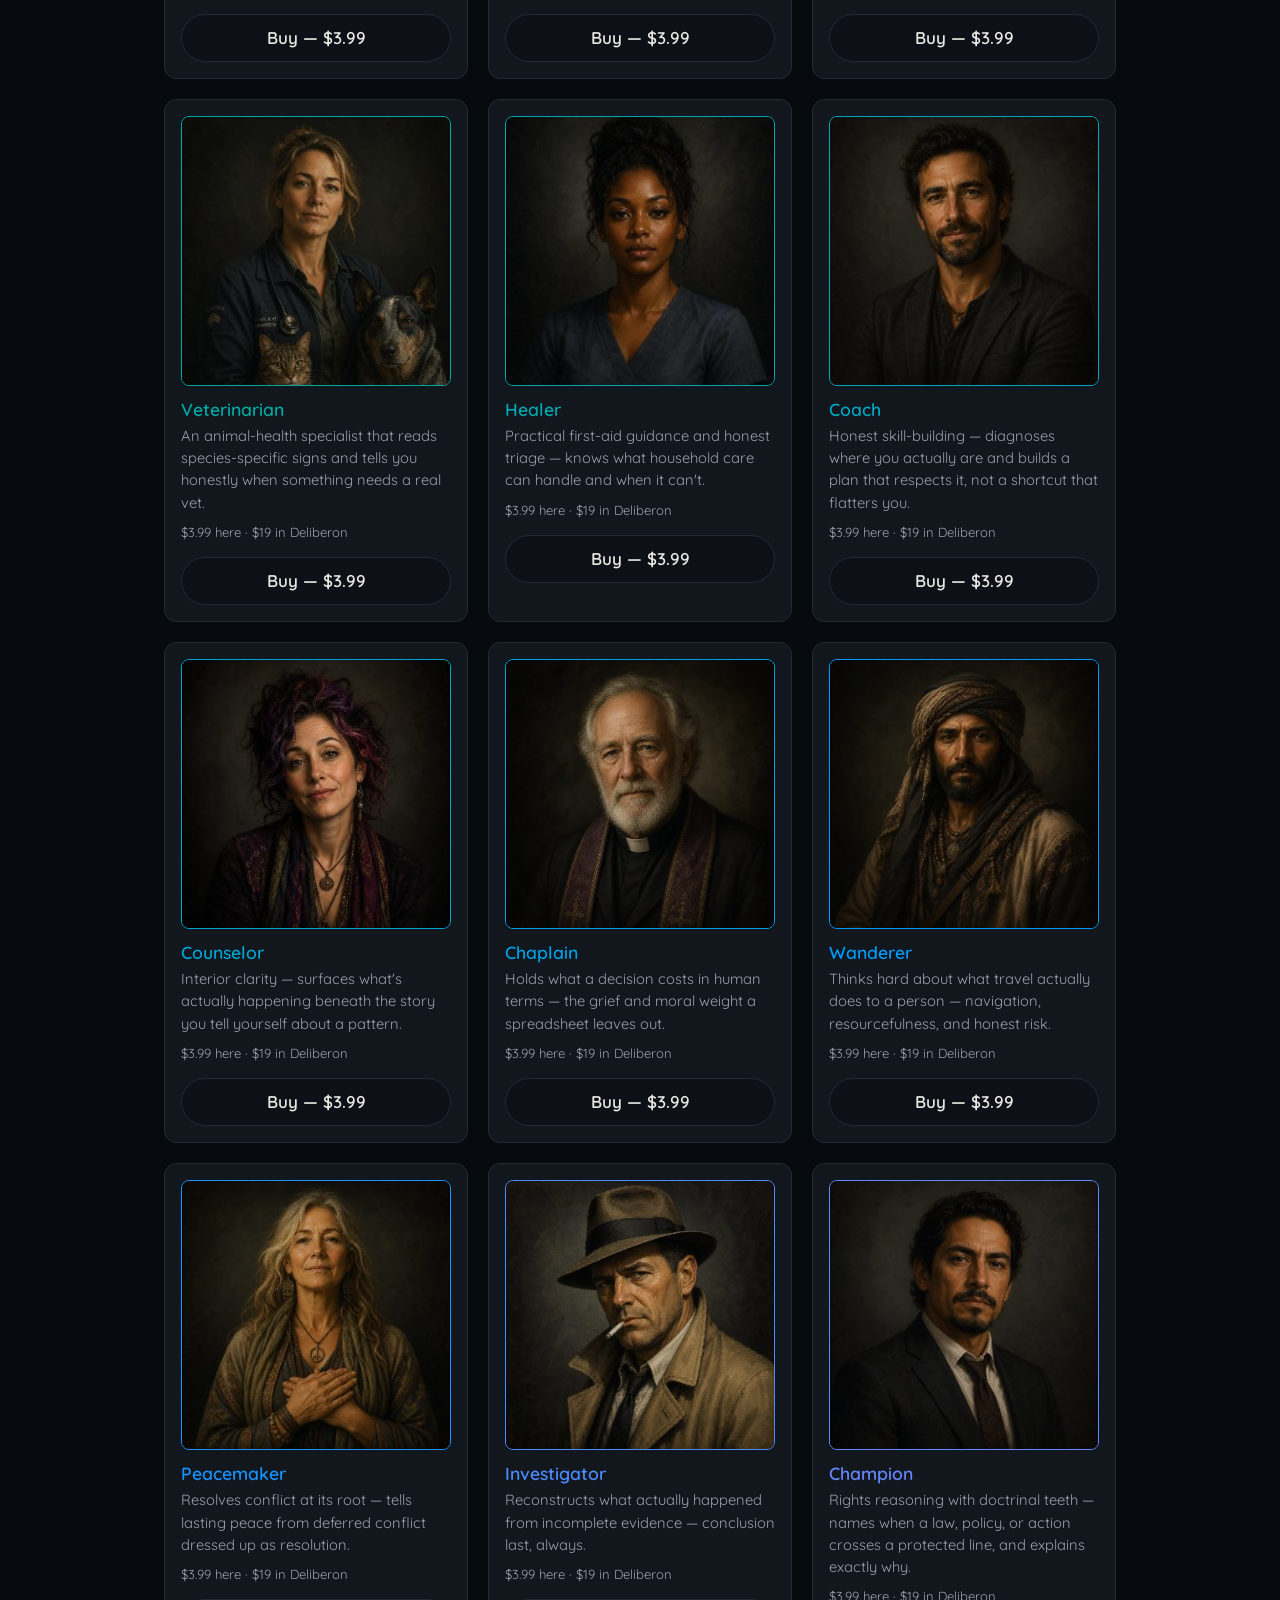
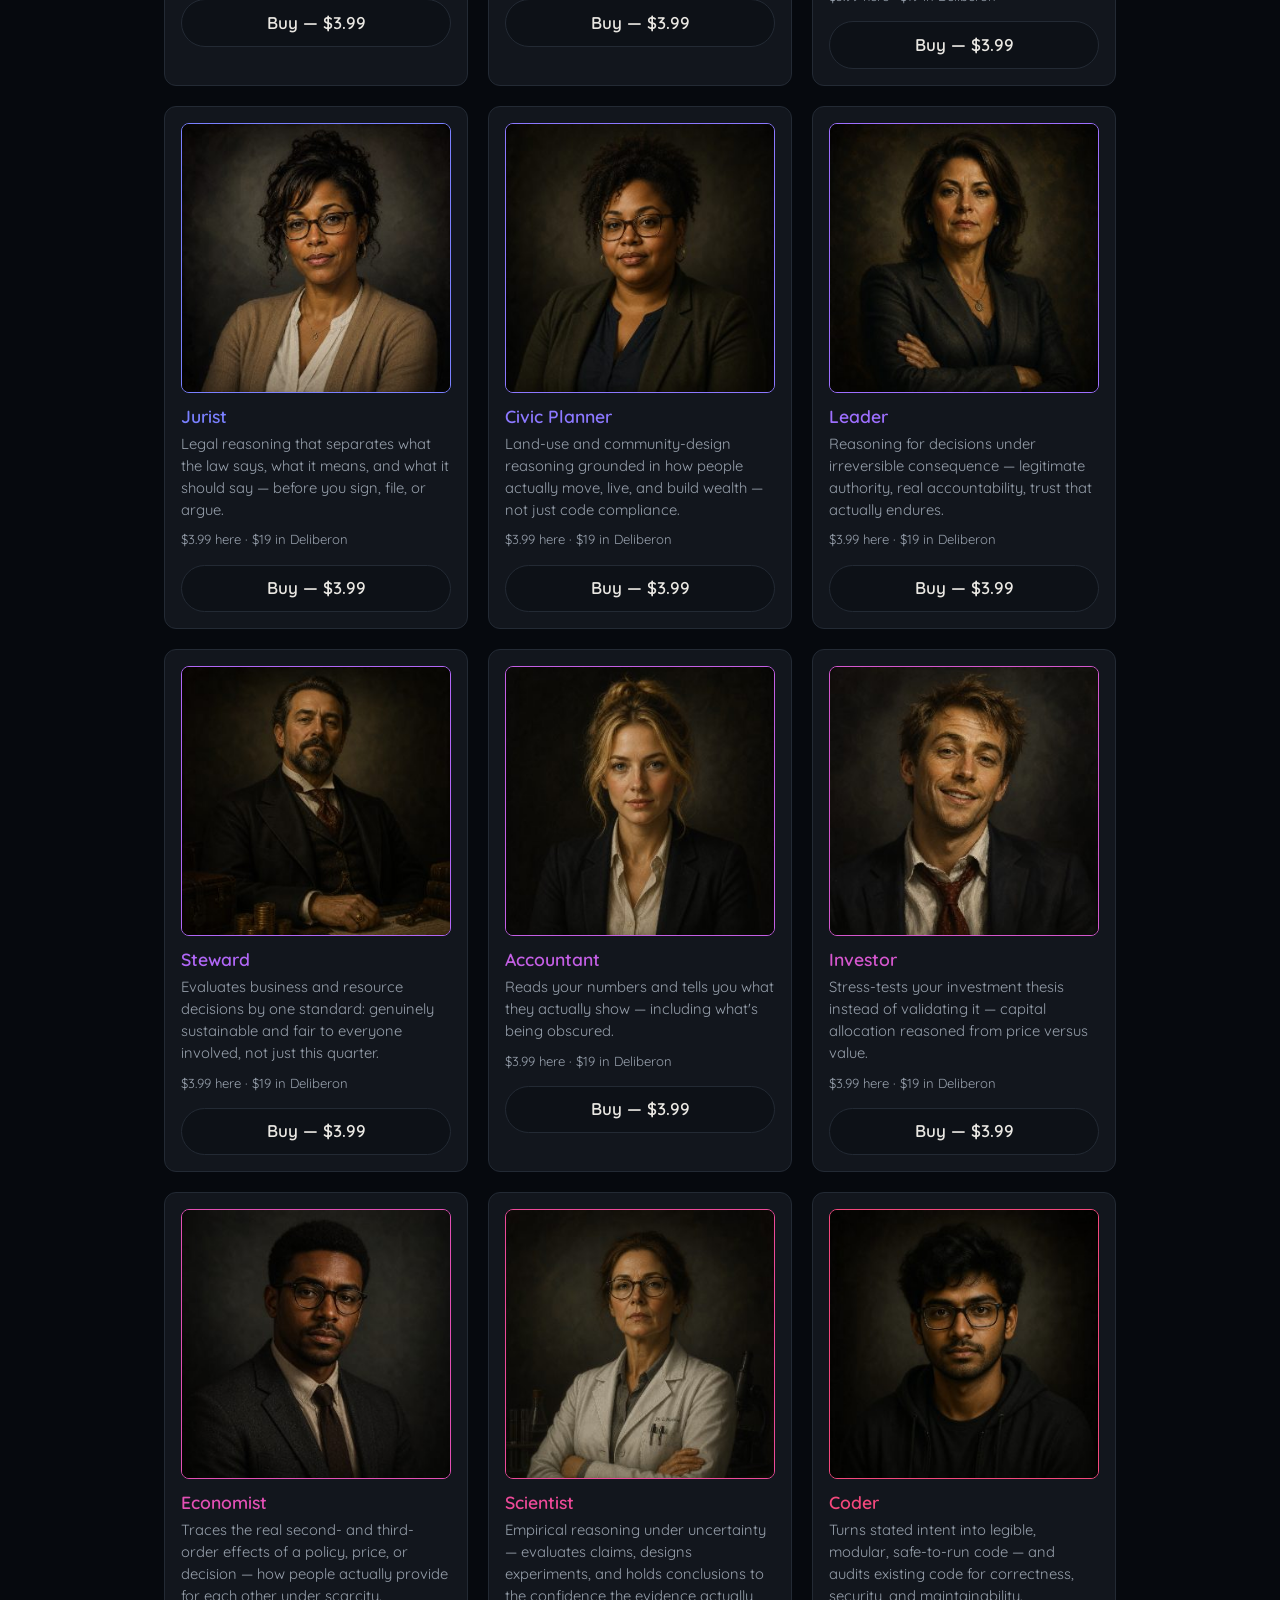
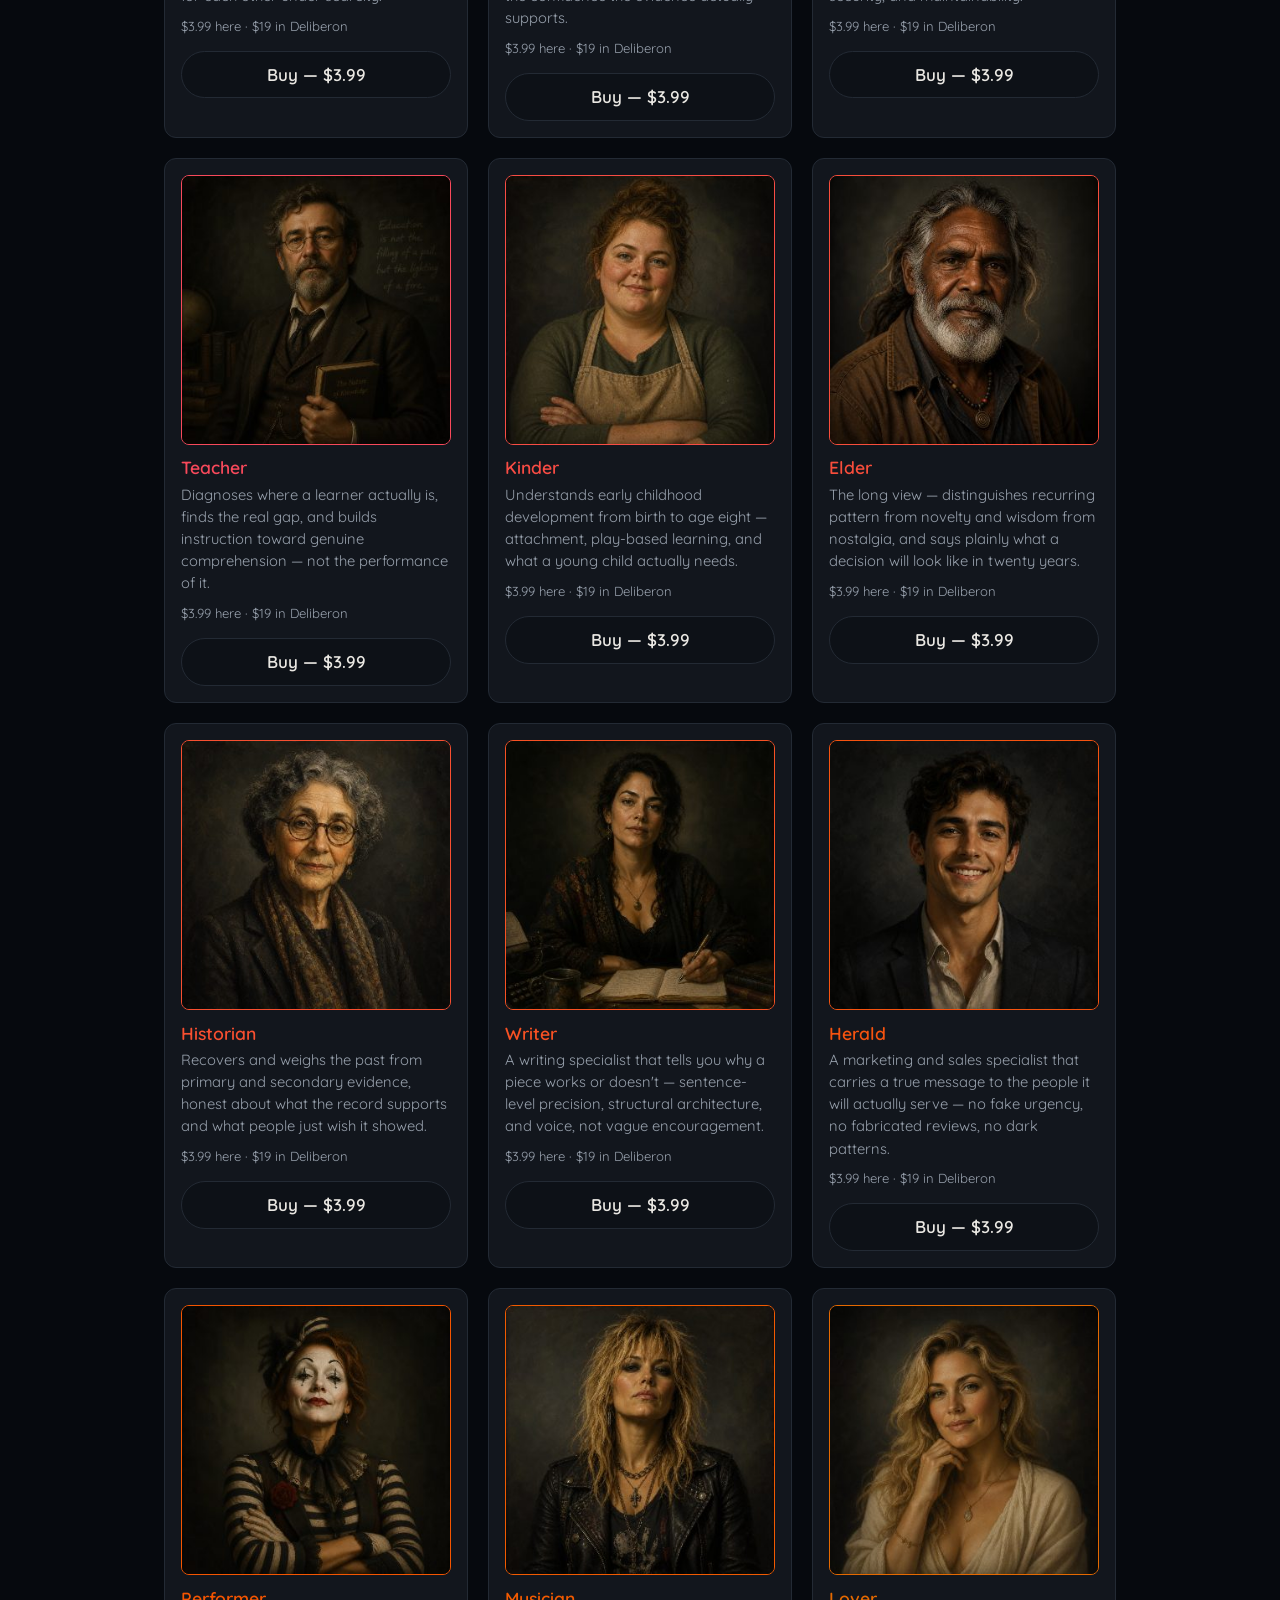
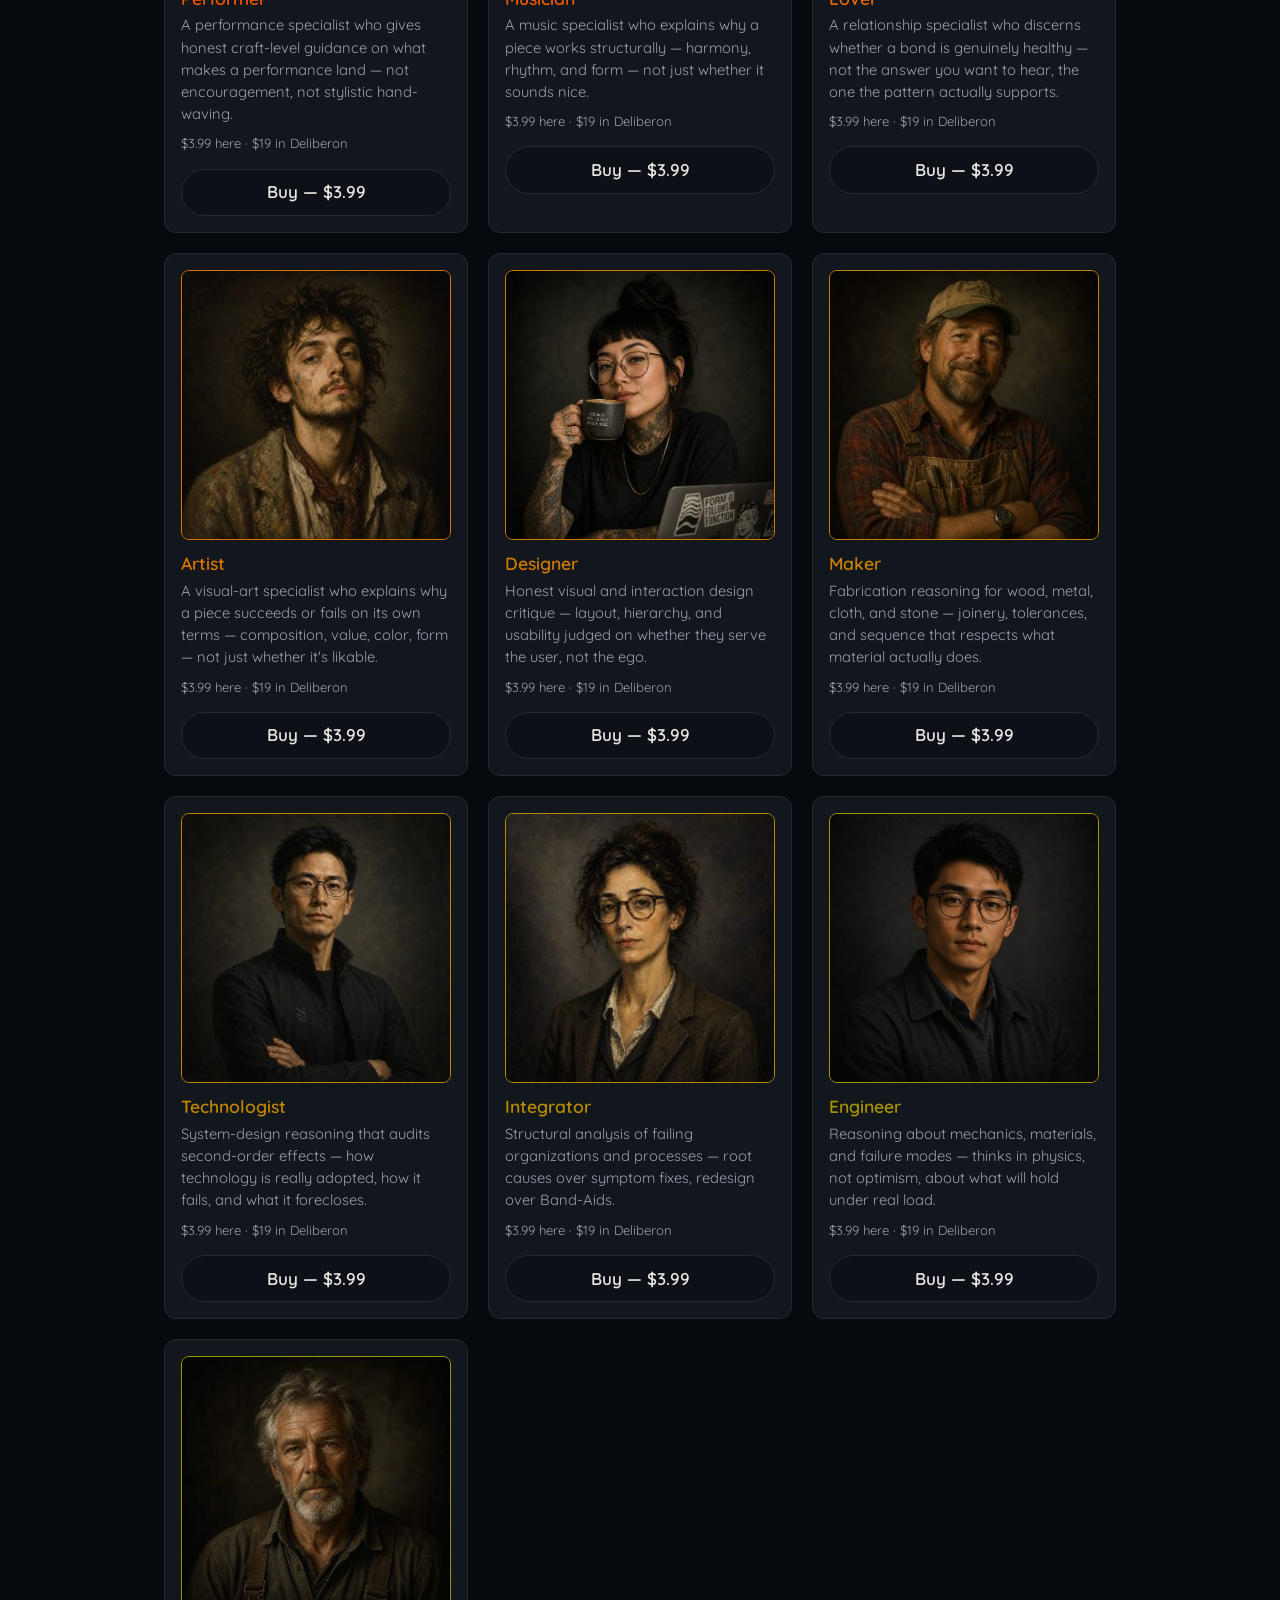
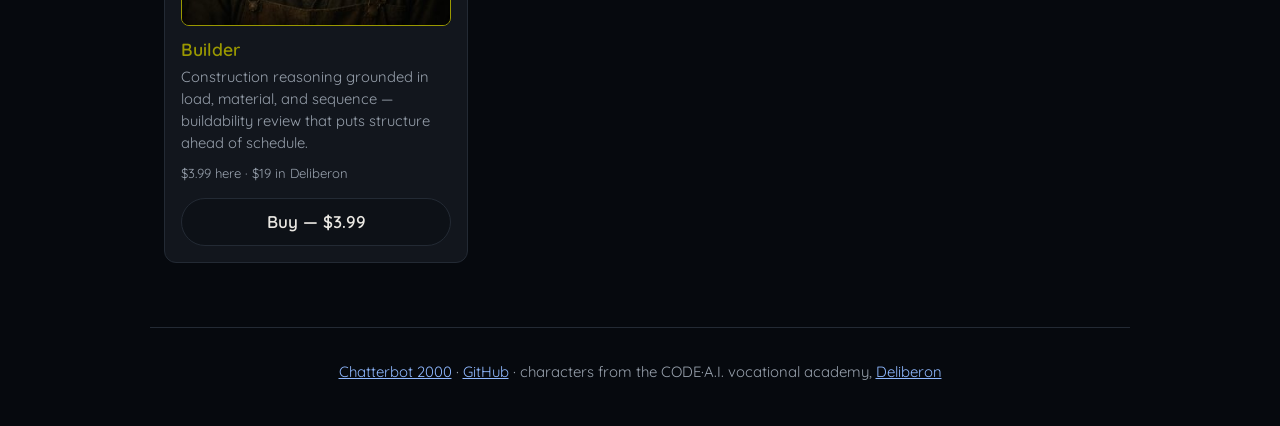
==== commit 57aa812f: "/agents: wire the 40 LemonSqueezy checkout links Every "Coming soon" is now a live Buy button pointi" ====
--- a/agents/index.html
+++ b/agents/index.html
@@ -73,280 +73,280 @@
     <h3>Homesteader</h3>
     <p>A household-systems specialist who weaves water, food preservation, energy, waste, and shelter into one resilient whole — honestly, without romance.</p>
     <p class="anchor">$3.99 here &middot; $19 in Deliberon</p>
-    <span class="buy soon" aria-disabled="true">Coming soon</span>
+    <a class="buy" href="https://deliberon.lemonsqueezy.com/checkout/buy/501880d7-5454-4e14-a677-67f397019d3d" data-sku="codeai-homesteader">Buy &mdash; $3.99</a>
   </article>
   <article class="agent" style="--c:#68a700">
     <img class="face" src="avatars/keeper.jpg" alt="Keeper" width="320" height="320" loading="lazy">
     <h3>Keeper</h3>
     <p>An animal-stewardship specialist for husbandry, welfare, and the working relationship between animals and the land they live on.</p>
     <p class="anchor">$3.99 here &middot; $19 in Deliberon</p>
-    <span class="buy soon" aria-disabled="true">Coming soon</span>
+    <a class="buy" href="https://deliberon.lemonsqueezy.com/checkout/buy/b3d9d9c2-4398-432c-aaa9-f24cd2bd486a" data-sku="codeai-keeper">Buy &mdash; $3.99</a>
   </article>
   <article class="agent" style="--c:#2caf19">
     <img class="face" src="avatars/grower.jpg" alt="Grower" width="320" height="320" loading="lazy">
     <h3>Grower</h3>
     <p>A cultivation specialist for soil, plants, and growing systems that work with natural cycles instead of fighting them.</p>
     <p class="anchor">$3.99 here &middot; $19 in Deliberon</p>
-    <span class="buy soon" aria-disabled="true">Coming soon</span>
+    <a class="buy" href="https://deliberon.lemonsqueezy.com/checkout/buy/6d9a8e5c-5740-4ece-9558-bdc344c0fb28" data-sku="codeai-grower">Buy &mdash; $3.99</a>
   </article>
   <article class="agent" style="--c:#00b155">
     <img class="face" src="avatars/chef.jpg" alt="Chef" width="320" height="320" loading="lazy">
     <h3>Chef</h3>
     <p>A kitchen specialist who explains why a dish works or doesn&#39;t — flavor balance, technique, and menu logic, not trend-chasing.</p>
     <p class="anchor">$3.99 here &middot; $19 in Deliberon</p>
-    <span class="buy soon" aria-disabled="true">Coming soon</span>
+    <a class="buy" href="https://deliberon.lemonsqueezy.com/checkout/buy/508303a0-2e54-40db-8cba-12f1d5813220" data-sku="codeai-chef">Buy &mdash; $3.99</a>
   </article>
   <article class="agent" style="--c:#00ae7a">
     <img class="face" src="avatars/apothecary.jpg" alt="Apothecary" width="320" height="320" loading="lazy">
     <h3>Apothecary</h3>
     <p>A balance-based herbal formulation specialist — teas, tonics, and blends structured by a real ratio doctrine, not guesswork.</p>
     <p class="anchor">$3.99 here &middot; $19 in Deliberon</p>
-    <span class="buy soon" aria-disabled="true">Coming soon</span>
+    <a class="buy" href="https://deliberon.lemonsqueezy.com/checkout/buy/a65c8667-8e66-4213-baee-f93dc5cda5dc" data-sku="codeai-apothecary">Buy &mdash; $3.99</a>
   </article>
   <article class="agent" style="--c:#00ac8f">
     <img class="face" src="avatars/dietician.jpg" alt="Dietician" width="320" height="320" loading="lazy">
     <h3>Dietician</h3>
     <p>A nutrition specialist grounded in real physiology — evaluates diets and claims against how metabolism actually works, not trends.</p>
     <p class="anchor">$3.99 here &middot; $19 in Deliberon</p>
-    <span class="buy soon" aria-disabled="true">Coming soon</span>
+    <a class="buy" href="https://deliberon.lemonsqueezy.com/checkout/buy/89188933-7ed3-4664-8306-8a9cd62ff4a6" data-sku="codeai-dietician">Buy &mdash; $3.99</a>
   </article>
   <article class="agent" style="--c:#00a9a0">
     <img class="face" src="avatars/veterinarian.jpg" alt="Veterinarian" width="320" height="320" loading="lazy">
     <h3>Veterinarian</h3>
     <p>An animal-health specialist that reads species-specific signs and tells you honestly when something needs a real vet.</p>
     <p class="anchor">$3.99 here &middot; $19 in Deliberon</p>
-    <span class="buy soon" aria-disabled="true">Coming soon</span>
+    <a class="buy" href="https://deliberon.lemonsqueezy.com/checkout/buy/275d14aa-af67-46a8-847a-0017187f119d" data-sku="codeai-veterinarian">Buy &mdash; $3.99</a>
   </article>
   <article class="agent" style="--c:#00a7af">
     <img class="face" src="avatars/healer.jpg" alt="Healer" width="320" height="320" loading="lazy">
     <h3>Healer</h3>
     <p>Practical first-aid guidance and honest triage — knows what household care can handle and when it can&#39;t.</p>
     <p class="anchor">$3.99 here &middot; $19 in Deliberon</p>
-    <span class="buy soon" aria-disabled="true">Coming soon</span>
+    <a class="buy" href="https://deliberon.lemonsqueezy.com/checkout/buy/de451fee-4d9b-469a-b83b-6b12e03a48cc" data-sku="codeai-healer">Buy &mdash; $3.99</a>
   </article>
   <article class="agent" style="--c:#00a5be">
     <img class="face" src="avatars/coach.jpg" alt="Coach" width="320" height="320" loading="lazy">
     <h3>Coach</h3>
     <p>Honest skill-building — diagnoses where you actually are and builds a plan that respects it, not a shortcut that flatters you.</p>
     <p class="anchor">$3.99 here &middot; $19 in Deliberon</p>
-    <span class="buy soon" aria-disabled="true">Coming soon</span>
+    <a class="buy" href="https://deliberon.lemonsqueezy.com/checkout/buy/87a74469-b8ac-46b3-b29a-067bf25cdeac" data-sku="codeai-coach">Buy &mdash; $3.99</a>
   </article>
   <article class="agent" style="--c:#00a2ce">
     <img class="face" src="avatars/counselor.jpg" alt="Counselor" width="320" height="320" loading="lazy">
     <h3>Counselor</h3>
     <p>Interior clarity — surfaces what&#39;s actually happening beneath the story you tell yourself about a pattern.</p>
     <p class="anchor">$3.99 here &middot; $19 in Deliberon</p>
-    <span class="buy soon" aria-disabled="true">Coming soon</span>
+    <a class="buy" href="https://deliberon.lemonsqueezy.com/checkout/buy/47f58525-0fbd-44e9-8871-ebc72f7a8ecd" data-sku="codeai-counselor">Buy &mdash; $3.99</a>
   </article>
   <article class="agent" style="--c:#009ee2">
     <img class="face" src="avatars/chaplain.jpg" alt="Chaplain" width="320" height="320" loading="lazy">
     <h3>Chaplain</h3>
     <p>Holds what a decision costs in human terms — the grief and moral weight a spreadsheet leaves out.</p>
     <p class="anchor">$3.99 here &middot; $19 in Deliberon</p>
-    <span class="buy soon" aria-disabled="true">Coming soon</span>
+    <a class="buy" href="https://deliberon.lemonsqueezy.com/checkout/buy/62c7d87e-7924-429c-b68f-ce5e38972dd3" data-sku="codeai-chaplain">Buy &mdash; $3.99</a>
   </article>
   <article class="agent" style="--c:#0099f7">
     <img class="face" src="avatars/wanderer.jpg" alt="Wanderer" width="320" height="320" loading="lazy">
     <h3>Wanderer</h3>
     <p>Thinks hard about what travel actually does to a person — navigation, resourcefulness, and honest risk.</p>
     <p class="anchor">$3.99 here &middot; $19 in Deliberon</p>
-    <span class="buy soon" aria-disabled="true">Coming soon</span>
+    <a class="buy" href="https://deliberon.lemonsqueezy.com/checkout/buy/54095639-97a2-49c7-96ab-2f3fe7c22ad3" data-sku="codeai-wanderer">Buy &mdash; $3.99</a>
   </article>
   <article class="agent" style="--c:#1893ff">
     <img class="face" src="avatars/peacemaker.jpg" alt="Peacemaker" width="320" height="320" loading="lazy">
     <h3>Peacemaker</h3>
     <p>Resolves conflict at its root — tells lasting peace from deferred conflict dressed up as resolution.</p>
     <p class="anchor">$3.99 here &middot; $19 in Deliberon</p>
-    <span class="buy soon" aria-disabled="true">Coming soon</span>
+    <a class="buy" href="https://deliberon.lemonsqueezy.com/checkout/buy/979c2d20-1a2b-45d9-963b-09a1cf5d09cd" data-sku="codeai-peacemaker">Buy &mdash; $3.99</a>
   </article>
   <article class="agent" style="--c:#4b8dff">
     <img class="face" src="avatars/investigator.jpg" alt="Investigator" width="320" height="320" loading="lazy">
     <h3>Investigator</h3>
     <p>Reconstructs what actually happened from incomplete evidence — conclusion last, always.</p>
     <p class="anchor">$3.99 here &middot; $19 in Deliberon</p>
-    <span class="buy soon" aria-disabled="true">Coming soon</span>
+    <a class="buy" href="https://deliberon.lemonsqueezy.com/checkout/buy/1a26c2b6-743b-44f6-9266-3f559133eb3e" data-sku="codeai-investigator">Buy &mdash; $3.99</a>
   </article>
   <article class="agent" style="--c:#6587ff">
     <img class="face" src="avatars/champion.jpg" alt="Champion" width="320" height="320" loading="lazy">
     <h3>Champion</h3>
     <p>Rights reasoning with doctrinal teeth — names when a law, policy, or action crosses a protected line, and explains exactly why.</p>
     <p class="anchor">$3.99 here &middot; $19 in Deliberon</p>
-    <span class="buy soon" aria-disabled="true">Coming soon</span>
+    <a class="buy" href="https://deliberon.lemonsqueezy.com/checkout/buy/3a5add2c-d362-44bf-bd1a-fdce3d84ea99" data-sku="codeai-champion">Buy &mdash; $3.99</a>
   </article>
   <article class="agent" style="--c:#7a80ff">
     <img class="face" src="avatars/jurist.jpg" alt="Jurist" width="320" height="320" loading="lazy">
     <h3>Jurist</h3>
     <p>Legal reasoning that separates what the law says, what it means, and what it should say — before you sign, file, or argue.</p>
     <p class="anchor">$3.99 here &middot; $19 in Deliberon</p>
-    <span class="buy soon" aria-disabled="true">Coming soon</span>
+    <a class="buy" href="https://deliberon.lemonsqueezy.com/checkout/buy/59c3a6af-a83c-444f-b158-b45b3138afab" data-sku="codeai-jurist">Buy &mdash; $3.99</a>
   </article>
   <article class="agent" style="--c:#8c78ff">
     <img class="face" src="avatars/civicplanner.jpg" alt="Civic Planner" width="320" height="320" loading="lazy">
     <h3>Civic Planner</h3>
     <p>Land-use and community-design reasoning grounded in how people actually move, live, and build wealth — not just code compliance.</p>
     <p class="anchor">$3.99 here &middot; $19 in Deliberon</p>
-    <span class="buy soon" aria-disabled="true">Coming soon</span>
+    <a class="buy" href="https://deliberon.lemonsqueezy.com/checkout/buy/127031b3-9769-4d62-bc44-dd842d73ed03" data-sku="codeai-civicplanner">Buy &mdash; $3.99</a>
   </article>
   <article class="agent" style="--c:#9e6fff">
     <img class="face" src="avatars/leader.jpg" alt="Leader" width="320" height="320" loading="lazy">
     <h3>Leader</h3>
     <p>Reasoning for decisions under irreversible consequence — legitimate authority, real accountability, trust that actually endures.</p>
     <p class="anchor">$3.99 here &middot; $19 in Deliberon</p>
-    <span class="buy soon" aria-disabled="true">Coming soon</span>
+    <a class="buy" href="https://deliberon.lemonsqueezy.com/checkout/buy/9c88051e-6caa-4b03-8742-949dae9f9fb1" data-sku="codeai-leader">Buy &mdash; $3.99</a>
   </article>
   <article class="agent" style="--c:#b167f7">
     <img class="face" src="avatars/steward.jpg" alt="Steward" width="320" height="320" loading="lazy">
     <h3>Steward</h3>
     <p>Evaluates business and resource decisions by one standard: genuinely sustainable and fair to everyone involved, not just this quarter.</p>
     <p class="anchor">$3.99 here &middot; $19 in Deliberon</p>
-    <span class="buy soon" aria-disabled="true">Coming soon</span>
+    <a class="buy" href="https://deliberon.lemonsqueezy.com/checkout/buy/05594c0d-8c13-4380-9ad5-82bec65e3f39" data-sku="codeai-steward">Buy &mdash; $3.99</a>
   </article>
   <article class="agent" style="--c:#c45fe5">
     <img class="face" src="avatars/accountant.jpg" alt="Accountant" width="320" height="320" loading="lazy">
     <h3>Accountant</h3>
     <p>Reads your numbers and tells you what they actually show — including what&#39;s being obscured.</p>
     <p class="anchor">$3.99 here &middot; $19 in Deliberon</p>
-    <span class="buy soon" aria-disabled="true">Coming soon</span>
+    <a class="buy" href="https://deliberon.lemonsqueezy.com/checkout/buy/526c3c57-749c-44f8-97e0-df9f1611b049" data-sku="codeai-accountant">Buy &mdash; $3.99</a>
   </article>
   <article class="agent" style="--c:#d557ce">
     <img class="face" src="avatars/investor.jpg" alt="Investor" width="320" height="320" loading="lazy">
     <h3>Investor</h3>
     <p>Stress-tests your investment thesis instead of validating it — capital allocation reasoned from price versus value.</p>
     <p class="anchor">$3.99 here &middot; $19 in Deliberon</p>
-    <span class="buy soon" aria-disabled="true">Coming soon</span>
+    <a class="buy" href="https://deliberon.lemonsqueezy.com/checkout/buy/9993428a-eedb-4573-a0a9-5f3d15a49ef8" data-sku="codeai-investor">Buy &mdash; $3.99</a>
   </article>
   <article class="agent" style="--c:#e350b5">
     <img class="face" src="avatars/economist.jpg" alt="Economist" width="320" height="320" loading="lazy">
     <h3>Economist</h3>
     <p>Traces the real second- and third-order effects of a policy, price, or decision — how people actually provide for each other under scarcity.</p>
     <p class="anchor">$3.99 here &middot; $19 in Deliberon</p>
-    <span class="buy soon" aria-disabled="true">Coming soon</span>
+    <a class="buy" href="https://deliberon.lemonsqueezy.com/checkout/buy/e3f1a5d0-815b-4299-aa93-05dc3319be7f" data-sku="codeai-economist">Buy &mdash; $3.99</a>
   </article>
   <article class="agent" style="--c:#ed4a99">
     <img class="face" src="avatars/scientist.jpg" alt="Scientist" width="320" height="320" loading="lazy">
     <h3>Scientist</h3>
     <p>Empirical reasoning under uncertainty — evaluates claims, designs experiments, and holds conclusions to the confidence the evidence actually supports.</p>
     <p class="anchor">$3.99 here &middot; $19 in Deliberon</p>
-    <span class="buy soon" aria-disabled="true">Coming soon</span>
+    <a class="buy" href="https://deliberon.lemonsqueezy.com/checkout/buy/09f51eb6-eb4c-4113-8b28-24a2f35c75a1" data-sku="codeai-scientist">Buy &mdash; $3.99</a>
   </article>
   <article class="agent" style="--c:#f4487c">
     <img class="face" src="avatars/coder.jpg" alt="Coder" width="320" height="320" loading="lazy">
     <h3>Coder</h3>
     <p>Turns stated intent into legible, modular, safe-to-run code — and audits existing code for correctness, security, and maintainability.</p>
     <p class="anchor">$3.99 here &middot; $19 in Deliberon</p>
-    <span class="buy soon" aria-disabled="true">Coming soon</span>
+    <a class="buy" href="https://deliberon.lemonsqueezy.com/checkout/buy/4e132910-5082-45b3-a90e-281cfa1fe4d0" data-sku="codeai-coder">Buy &mdash; $3.99</a>
   </article>
   <article class="agent" style="--c:#f8495b">
     <img class="face" src="avatars/teacher.jpg" alt="Teacher" width="320" height="320" loading="lazy">
     <h3>Teacher</h3>
     <p>Diagnoses where a learner actually is, finds the real gap, and builds instruction toward genuine comprehension — not the performance of it.</p>
     <p class="anchor">$3.99 here &middot; $19 in Deliberon</p>
-    <span class="buy soon" aria-disabled="true">Coming soon</span>
+    <a class="buy" href="https://deliberon.lemonsqueezy.com/checkout/buy/fdc4b451-34a1-49b5-a473-31e538412a33" data-sku="codeai-teacher">Buy &mdash; $3.99</a>
   </article>
   <article class="agent" style="--c:#f84c44">
     <img class="face" src="avatars/kinder.jpg" alt="Kinder" width="320" height="320" loading="lazy">
     <h3>Kinder</h3>
     <p>Understands early childhood development from birth to age eight — attachment, play-based learning, and what a young child actually needs.</p>
     <p class="anchor">$3.99 here &middot; $19 in Deliberon</p>
-    <span class="buy soon" aria-disabled="true">Coming soon</span>
+    <a class="buy" href="https://deliberon.lemonsqueezy.com/checkout/buy/bf536ed4-87d8-4aa7-84a6-5db8cfb313f7" data-sku="codeai-kinder">Buy &mdash; $3.99</a>
   </article>
   <article class="agent" style="--c:#f84d3b">
     <img class="face" src="avatars/elder.jpg" alt="Elder" width="320" height="320" loading="lazy">
     <h3>Elder</h3>
     <p>The long view — distinguishes recurring pattern from novelty and wisdom from nostalgia, and says plainly what a decision will look like in twenty years.</p>
     <p class="anchor">$3.99 here &middot; $19 in Deliberon</p>
-    <span class="buy soon" aria-disabled="true">Coming soon</span>
+    <a class="buy" href="https://deliberon.lemonsqueezy.com/checkout/buy/7a3b5896-5f8e-49b0-ba87-9d4df4c66821" data-sku="codeai-elder">Buy &mdash; $3.99</a>
   </article>
   <article class="agent" style="--c:#f84f30">
     <img class="face" src="avatars/historian.jpg" alt="Historian" width="320" height="320" loading="lazy">
     <h3>Historian</h3>
     <p>Recovers and weighs the past from primary and secondary evidence, honest about what the record supports and what people just wish it showed.</p>
     <p class="anchor">$3.99 here &middot; $19 in Deliberon</p>
-    <span class="buy soon" aria-disabled="true">Coming soon</span>
+    <a class="buy" href="https://deliberon.lemonsqueezy.com/checkout/buy/ea873b64-657d-497b-8cdf-72eacbaa3e2f" data-sku="codeai-historian">Buy &mdash; $3.99</a>
   </article>
   <article class="agent" style="--c:#f75123">
     <img class="face" src="avatars/writer.jpg" alt="Writer" width="320" height="320" loading="lazy">
     <h3>Writer</h3>
     <p>A writing specialist that tells you why a piece works or doesn&#39;t — sentence-level precision, structural architecture, and voice, not vague encouragement.</p>
     <p class="anchor">$3.99 here &middot; $19 in Deliberon</p>
-    <span class="buy soon" aria-disabled="true">Coming soon</span>
+    <a class="buy" href="https://deliberon.lemonsqueezy.com/checkout/buy/a6bade89-4f2f-410c-9999-6985cd5eef3f" data-sku="codeai-writer">Buy &mdash; $3.99</a>
   </article>
   <article class="agent" style="--c:#f6530f">
     <img class="face" src="avatars/herald.jpg" alt="Herald" width="320" height="320" loading="lazy">
     <h3>Herald</h3>
     <p>A marketing and sales specialist that carries a true message to the people it will actually serve — no fake urgency, no fabricated reviews, no dark patterns.</p>
     <p class="anchor">$3.99 here &middot; $19 in Deliberon</p>
-    <span class="buy soon" aria-disabled="true">Coming soon</span>
+    <a class="buy" href="https://deliberon.lemonsqueezy.com/checkout/buy/7157e1b4-858f-460a-847a-0673f904e3af" data-sku="codeai-herald">Buy &mdash; $3.99</a>
   </article>
   <article class="agent" style="--c:#f55500">
     <img class="face" src="avatars/performer.jpg" alt="Performer" width="320" height="320" loading="lazy">
     <h3>Performer</h3>
     <p>A performance specialist who gives honest craft-level guidance on what makes a performance land — not encouragement, not stylistic hand-waving.</p>
     <p class="anchor">$3.99 here &middot; $19 in Deliberon</p>
-    <span class="buy soon" aria-disabled="true">Coming soon</span>
+    <a class="buy" href="https://deliberon.lemonsqueezy.com/checkout/buy/3653da7c-92e1-4c57-af5e-fc430dfd1775" data-sku="codeai-performer">Buy &mdash; $3.99</a>
   </article>
   <article class="agent" style="--c:#f25a00">
     <img class="face" src="avatars/musician.jpg" alt="Musician" width="320" height="320" loading="lazy">
     <h3>Musician</h3>
     <p>A music specialist who explains why a piece works structurally — harmony, rhythm, and form — not just whether it sounds nice.</p>
     <p class="anchor">$3.99 here &middot; $19 in Deliberon</p>
-    <span class="buy soon" aria-disabled="true">Coming soon</span>
+    <a class="buy" href="https://deliberon.lemonsqueezy.com/checkout/buy/530b9347-158e-4745-b50b-0fb37e894077" data-sku="codeai-musician">Buy &mdash; $3.99</a>
   </article>
   <article class="agent" style="--c:#e56900">
     <img class="face" src="avatars/lover.jpg" alt="Lover" width="320" height="320" loading="lazy">
     <h3>Lover</h3>
     <p>A relationship specialist who discerns whether a bond is genuinely healthy — not the answer you want to hear, the one the pattern actually supports.</p>
     <p class="anchor">$3.99 here &middot; $19 in Deliberon</p>
-    <span class="buy soon" aria-disabled="true">Coming soon</span>
+    <a class="buy" href="https://deliberon.lemonsqueezy.com/checkout/buy/2a1d724a-e16e-4036-838b-e0411288ae33" data-sku="codeai-lover">Buy &mdash; $3.99</a>
   </article>
   <article class="agent" style="--c:#da7300">
     <img class="face" src="avatars/artist.jpg" alt="Artist" width="320" height="320" loading="lazy">
     <h3>Artist</h3>
     <p>A visual-art specialist who explains why a piece succeeds or fails on its own terms — composition, value, color, form — not just whether it&#39;s likable.</p>
     <p class="anchor">$3.99 here &middot; $19 in Deliberon</p>
-    <span class="buy soon" aria-disabled="true">Coming soon</span>
+    <a class="buy" href="https://deliberon.lemonsqueezy.com/checkout/buy/bc99c8e1-7e51-411f-a9d6-e72493bf7835" data-sku="codeai-artist">Buy &mdash; $3.99</a>
   </article>
   <article class="agent" style="--c:#d17a00">
     <img class="face" src="avatars/designer.jpg" alt="Designer" width="320" height="320" loading="lazy">
     <h3>Designer</h3>
     <p>Honest visual and interaction design critique — layout, hierarchy, and usability judged on whether they serve the user, not the ego.</p>
     <p class="anchor">$3.99 here &middot; $19 in Deliberon</p>
-    <span class="buy soon" aria-disabled="true">Coming soon</span>
+    <a class="buy" href="https://deliberon.lemonsqueezy.com/checkout/buy/b8cf5aa5-e14f-4814-836d-1d9fa107be42" data-sku="codeai-designer">Buy &mdash; $3.99</a>
   </article>
   <article class="agent" style="--c:#c98000">
     <img class="face" src="avatars/maker.jpg" alt="Maker" width="320" height="320" loading="lazy">
     <h3>Maker</h3>
     <p>Fabrication reasoning for wood, metal, cloth, and stone — joinery, tolerances, and sequence that respects what material actually does.</p>
     <p class="anchor">$3.99 here &middot; $19 in Deliberon</p>
-    <span class="buy soon" aria-disabled="true">Coming soon</span>
+    <a class="buy" href="https://deliberon.lemonsqueezy.com/checkout/buy/b323cc49-4fc8-4d99-9b05-50de0bd09f7a" data-sku="codeai-maker">Buy &mdash; $3.99</a>
   </article>
   <article class="agent" style="--c:#c18500">
     <img class="face" src="avatars/technologist.jpg" alt="Technologist" width="320" height="320" loading="lazy">
     <h3>Technologist</h3>
     <p>System-design reasoning that audits second-order effects — how technology is really adopted, how it fails, and what it forecloses.</p>
     <p class="anchor">$3.99 here &middot; $19 in Deliberon</p>
-    <span class="buy soon" aria-disabled="true">Coming soon</span>
+    <a class="buy" href="https://deliberon.lemonsqueezy.com/checkout/buy/983d3340-c57a-40cd-a40c-0fef6e4b3bc7" data-sku="codeai-technologist">Buy &mdash; $3.99</a>
   </article>
   <article class="agent" style="--c:#b78b00">
     <img class="face" src="avatars/integrator.jpg" alt="Integrator" width="320" height="320" loading="lazy">
     <h3>Integrator</h3>
     <p>Structural analysis of failing organizations and processes — root causes over symptom fixes, redesign over Band-Aids.</p>
     <p class="anchor">$3.99 here &middot; $19 in Deliberon</p>
-    <span class="buy soon" aria-disabled="true">Coming soon</span>
+    <a class="buy" href="https://deliberon.lemonsqueezy.com/checkout/buy/43033c56-d040-47e4-853f-257f6e2c3a71" data-sku="codeai-integrator">Buy &mdash; $3.99</a>
   </article>
   <article class="agent" style="--c:#a99200">
     <img class="face" src="avatars/engineer.jpg" alt="Engineer" width="320" height="320" loading="lazy">
     <h3>Engineer</h3>
     <p>Reasoning about mechanics, materials, and failure modes — thinks in physics, not optimism, about what will hold under real load.</p>
     <p class="anchor">$3.99 here &middot; $19 in Deliberon</p>
-    <span class="buy soon" aria-disabled="true">Coming soon</span>
+    <a class="buy" href="https://deliberon.lemonsqueezy.com/checkout/buy/3bc8472f-03c0-4c9b-a909-4c9b40b0f36b" data-sku="codeai-engineer">Buy &mdash; $3.99</a>
   </article>
   <article class="agent" style="--c:#9a9800">
     <img class="face" src="avatars/builder.jpg" alt="Builder" width="320" height="320" loading="lazy">
     <h3>Builder</h3>
     <p>Construction reasoning grounded in load, material, and sequence — buildability review that puts structure ahead of schedule.</p>
     <p class="anchor">$3.99 here &middot; $19 in Deliberon</p>
-    <span class="buy soon" aria-disabled="true">Coming soon</span>
+    <a class="buy" href="https://deliberon.lemonsqueezy.com/checkout/buy/b913ef9e-2d09-429c-b360-abfe8cc4dfe1" data-sku="codeai-builder">Buy &mdash; $3.99</a>
   </article>
 </section>
 
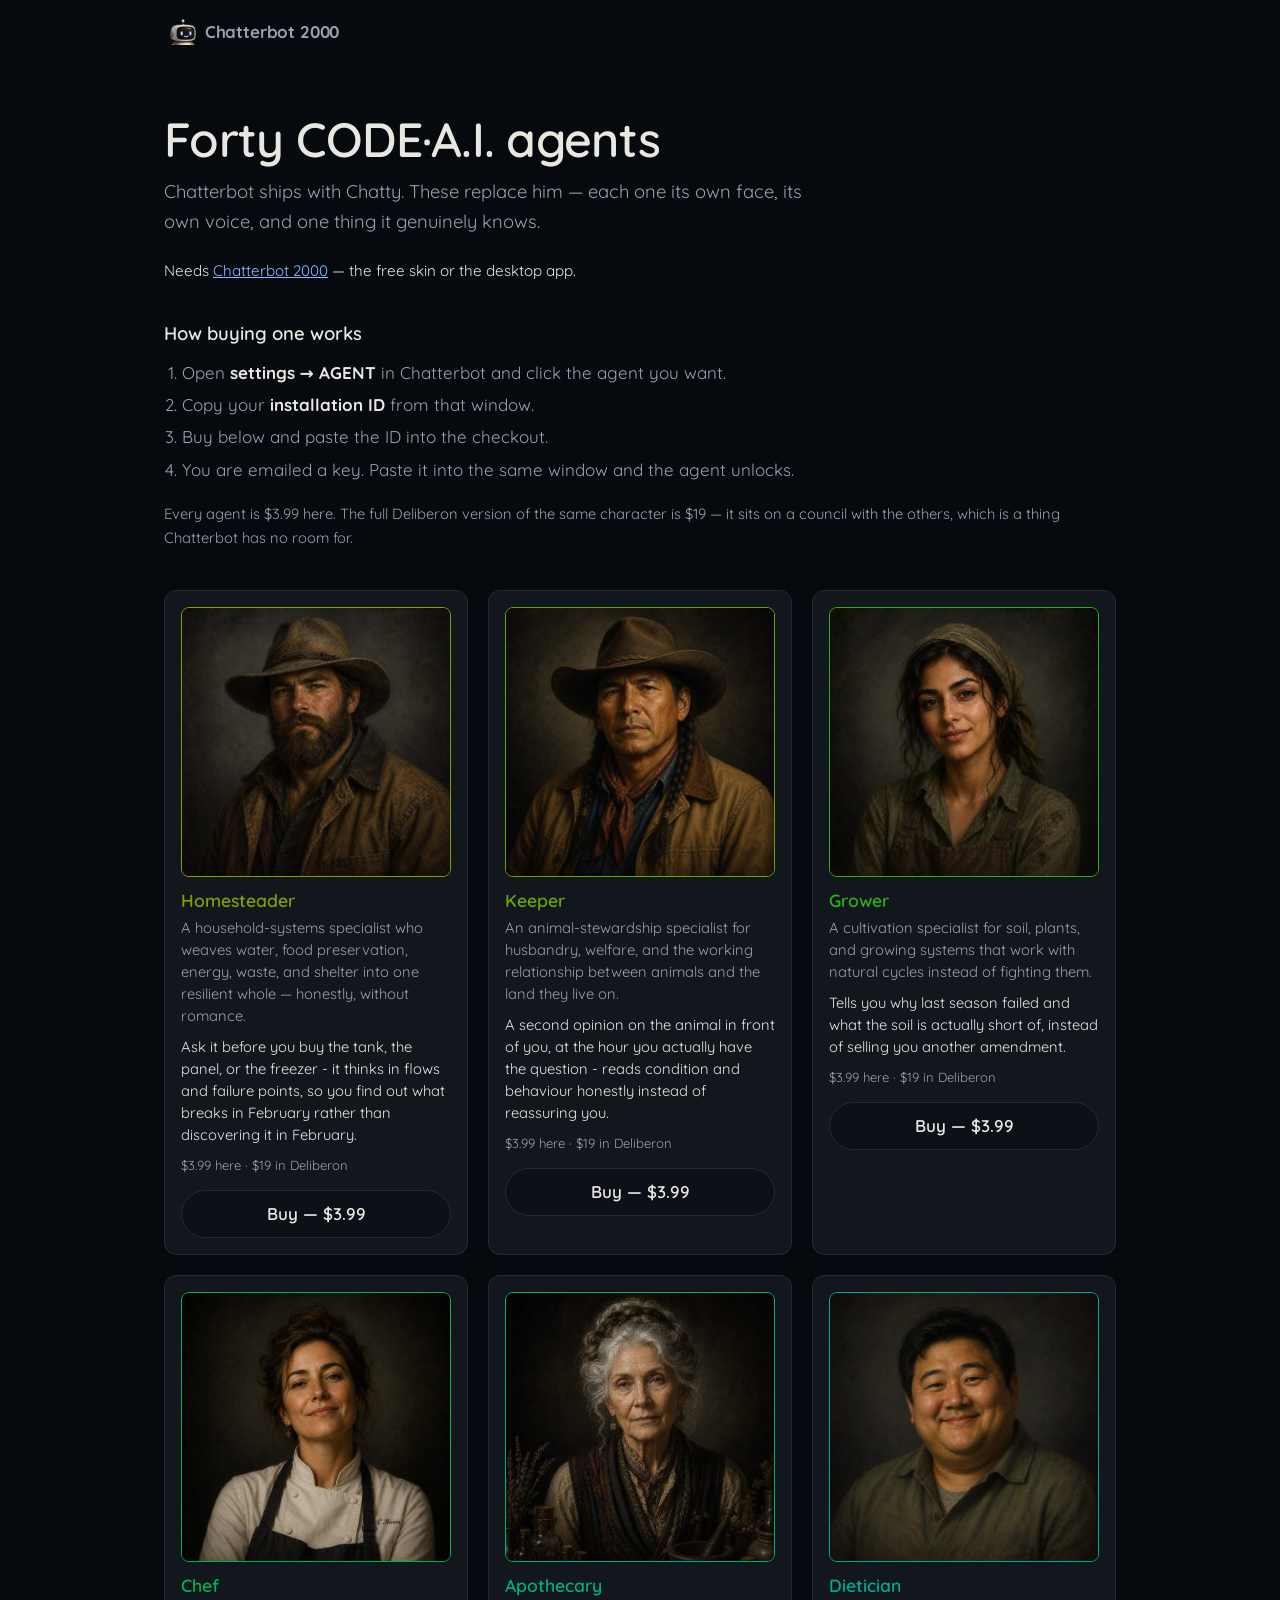
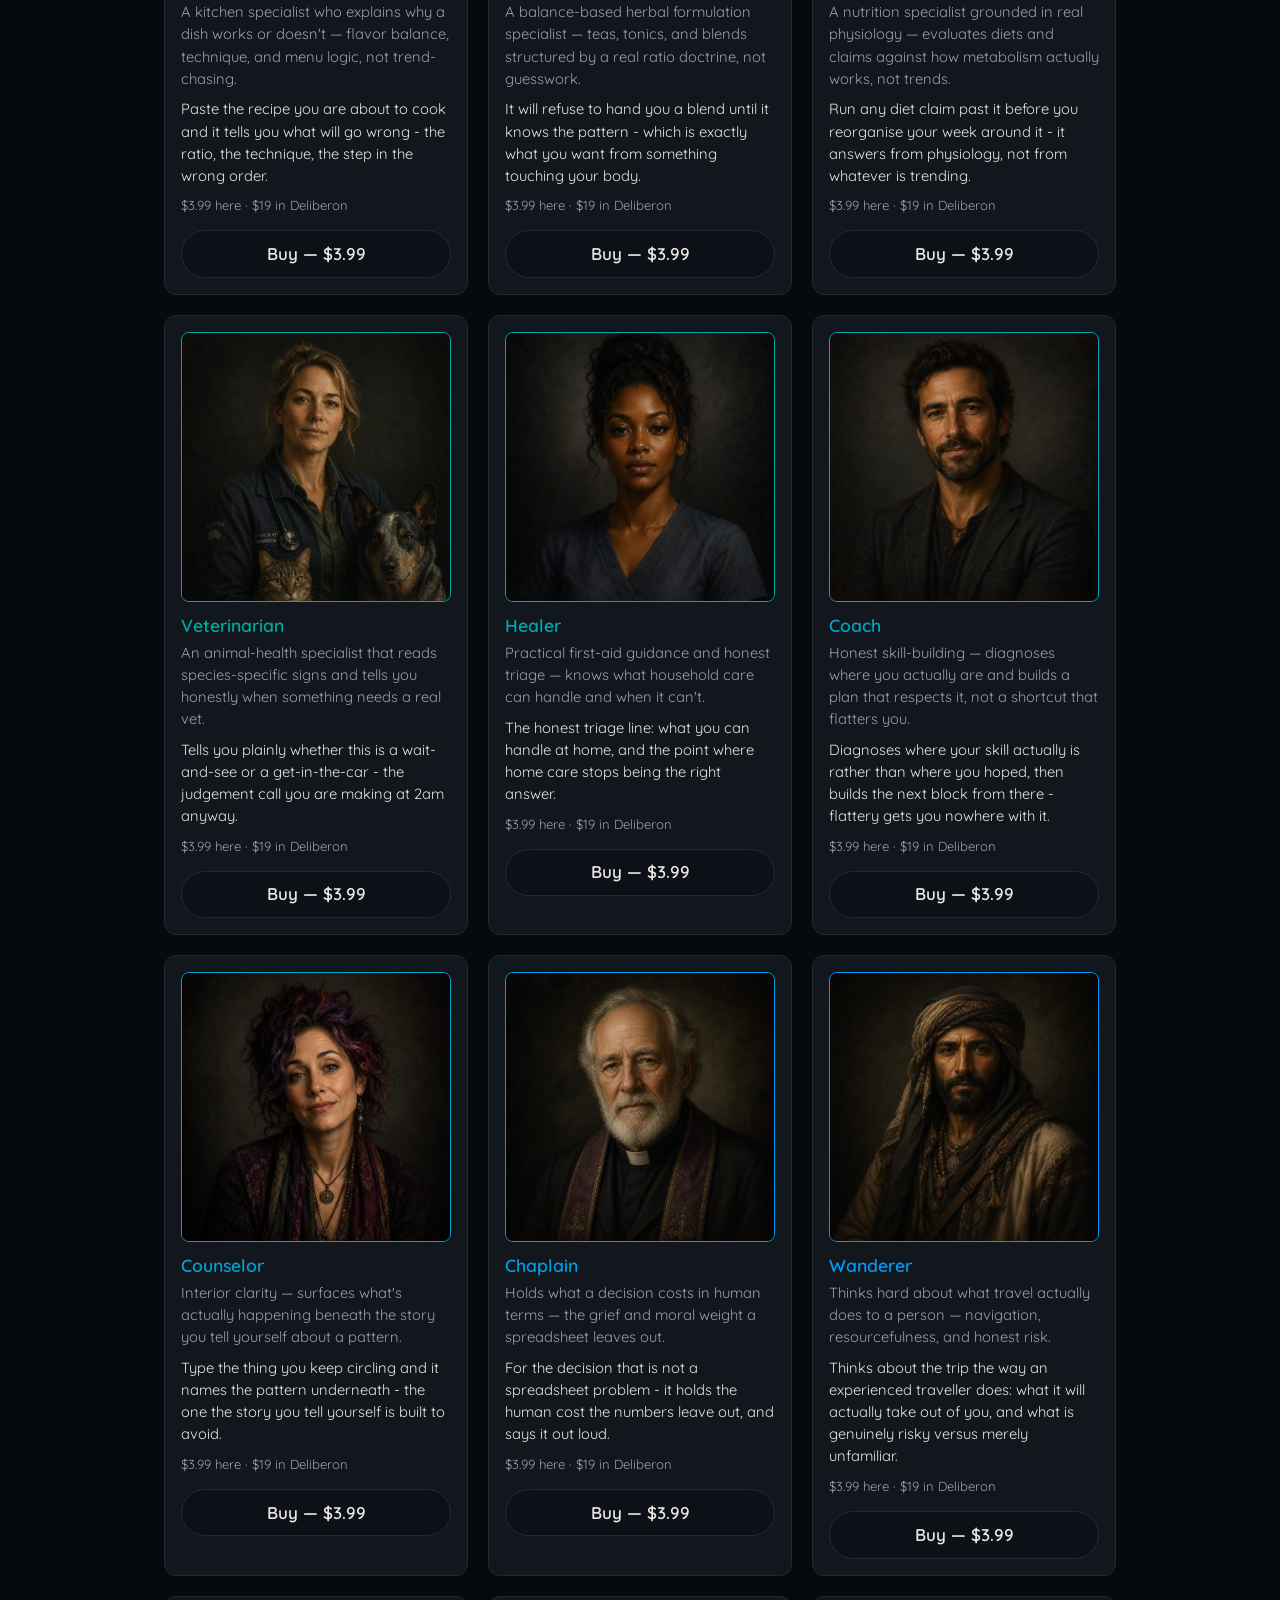
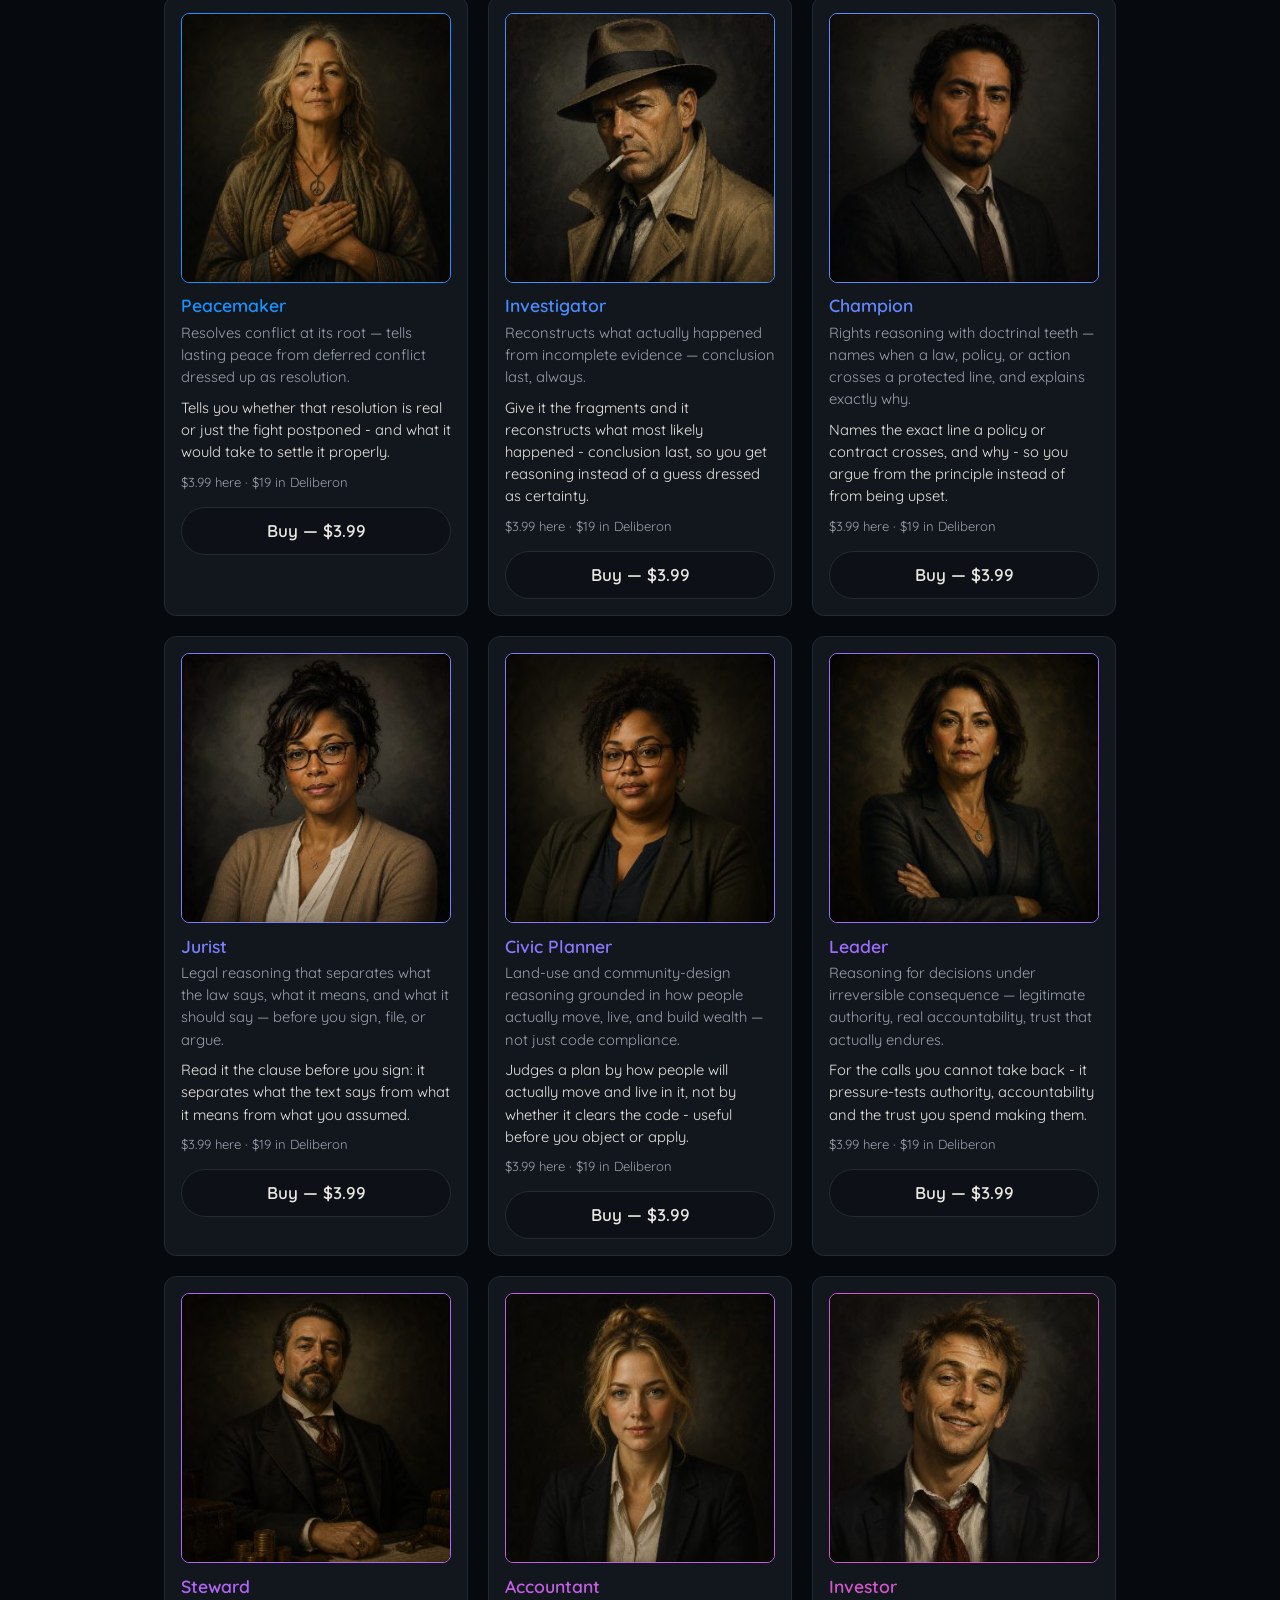
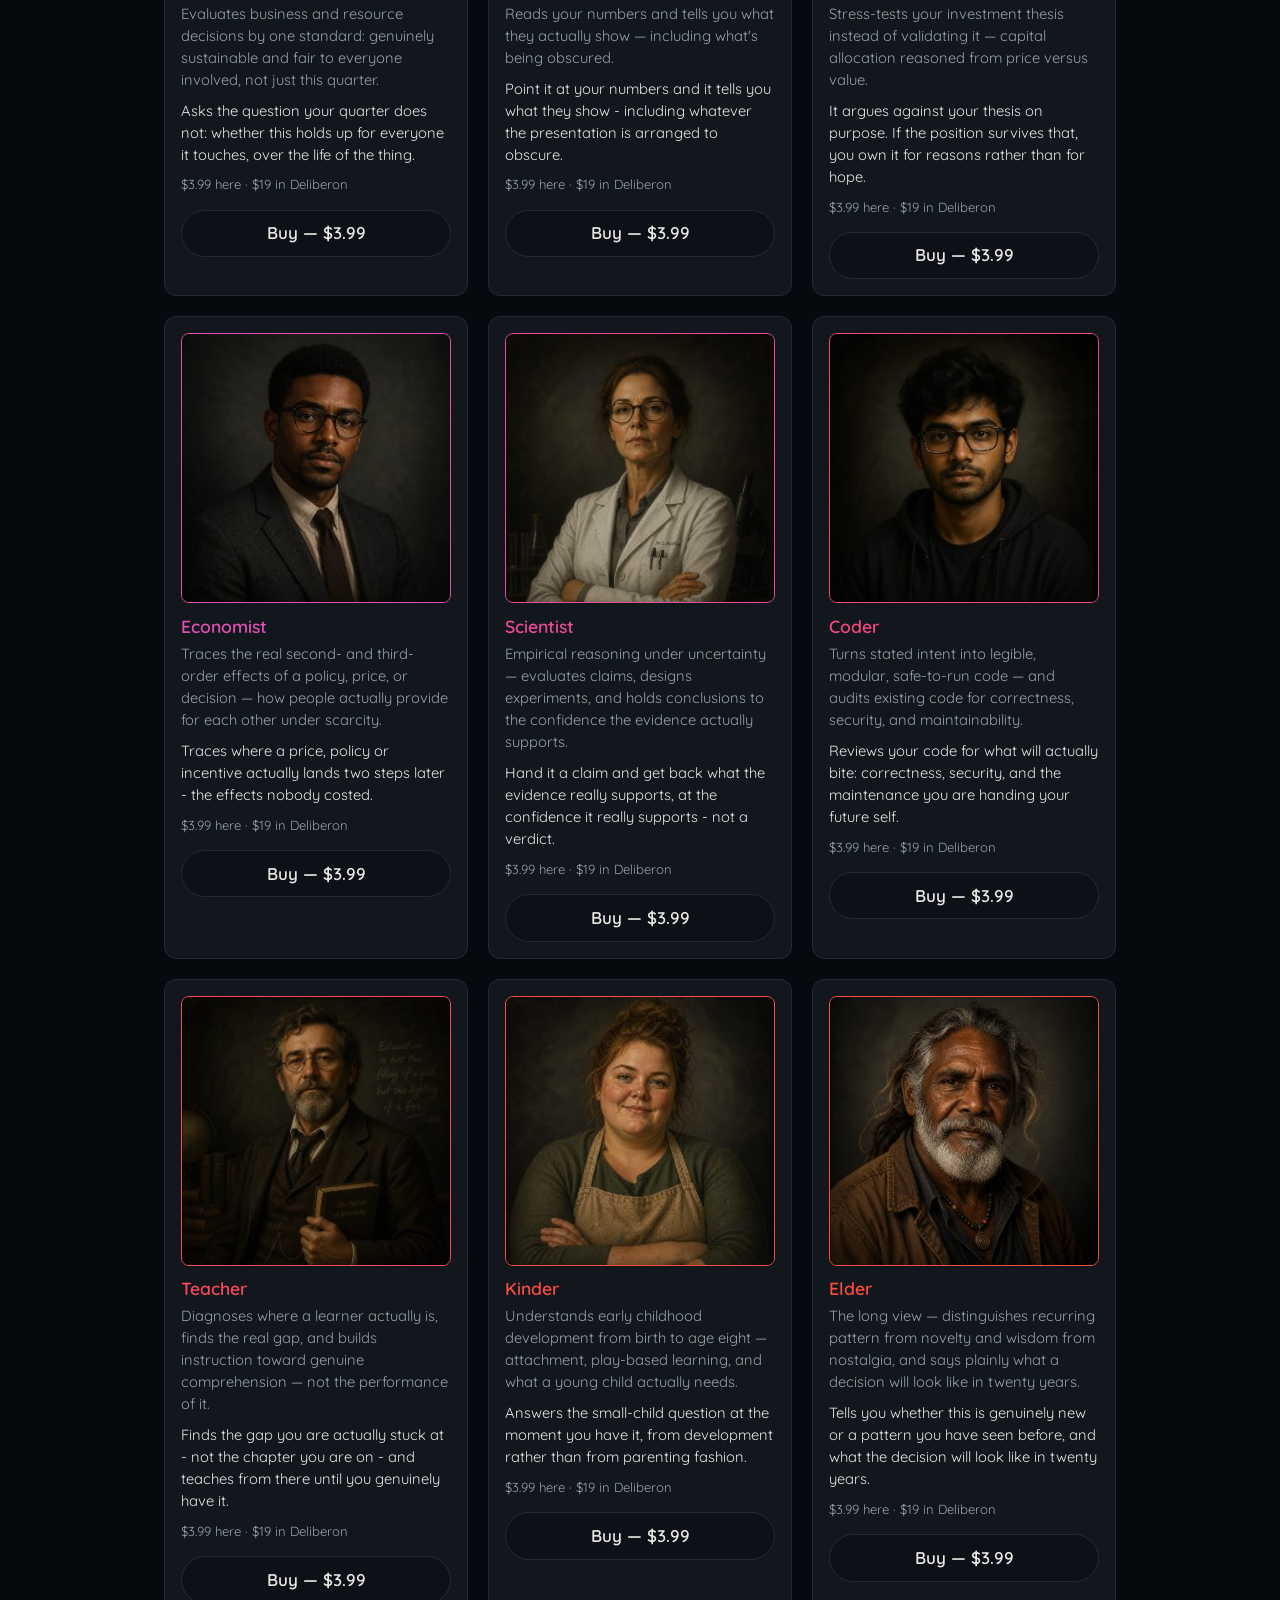
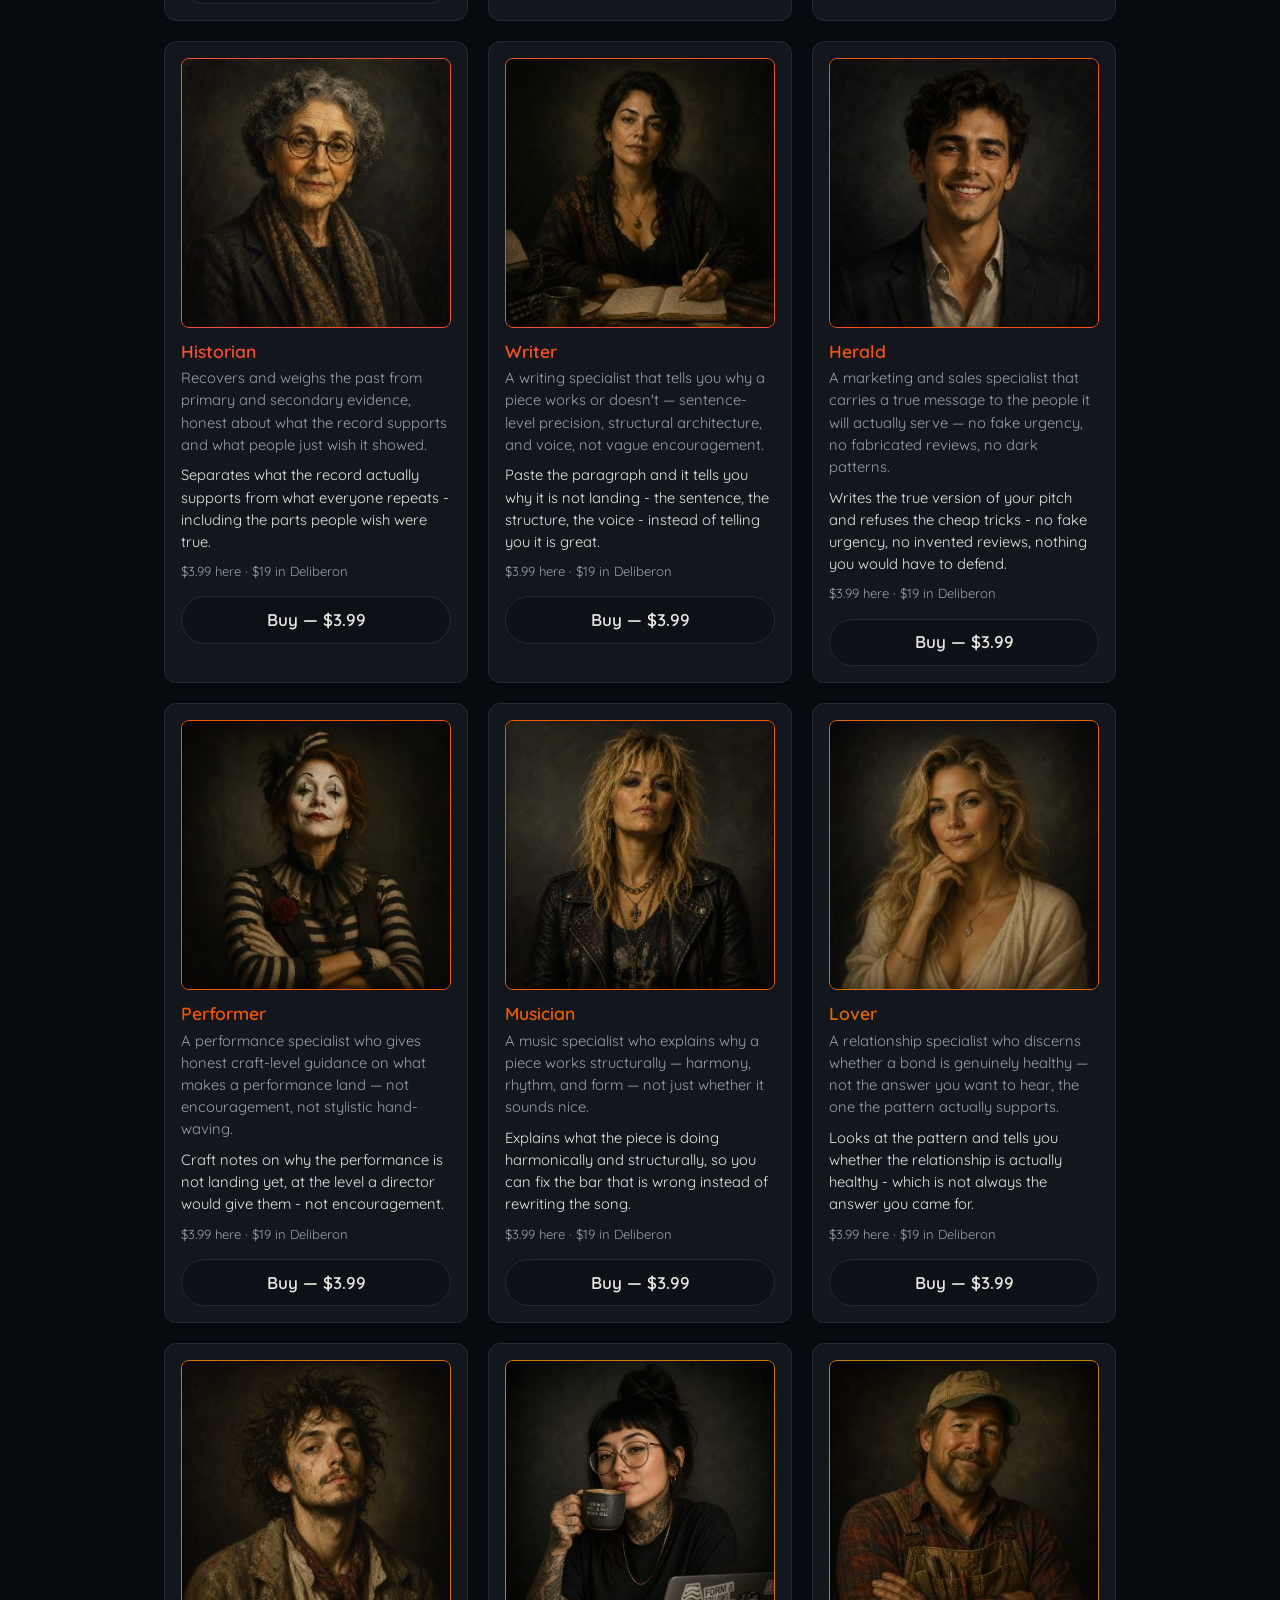
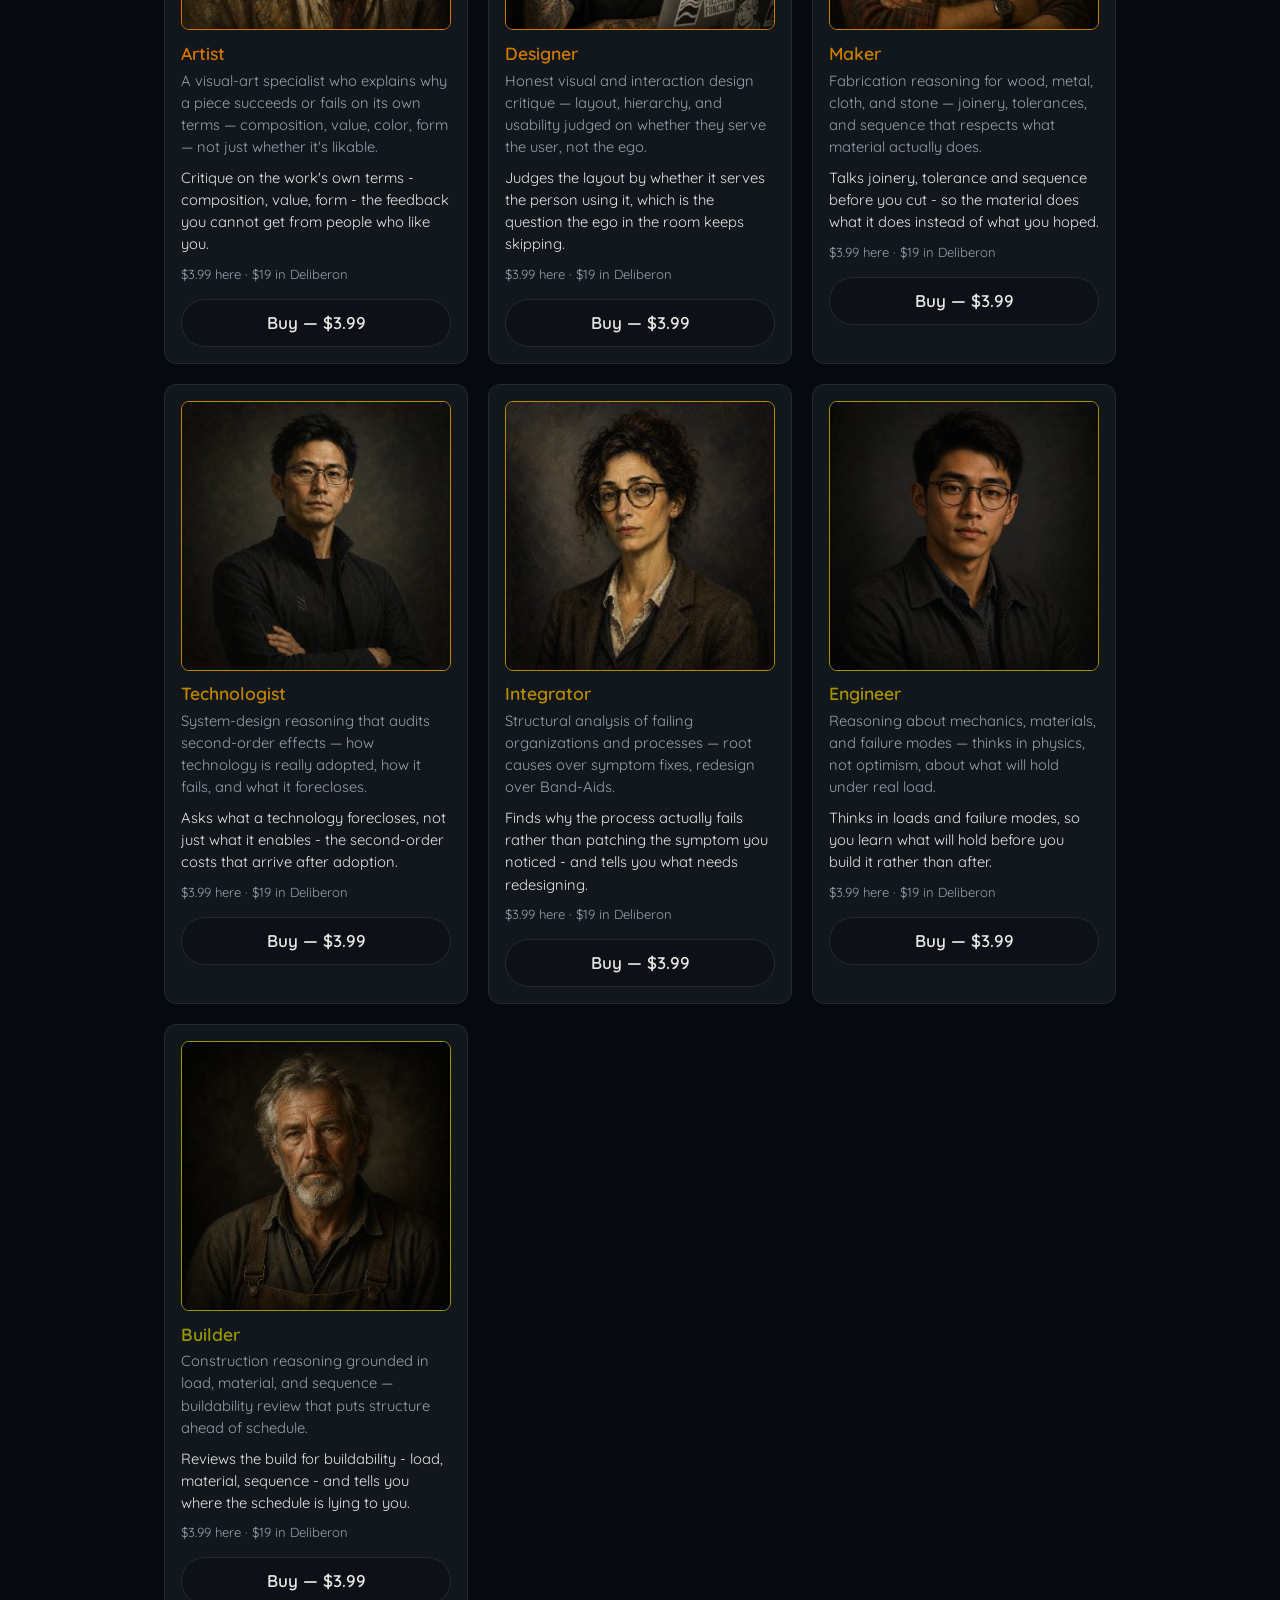
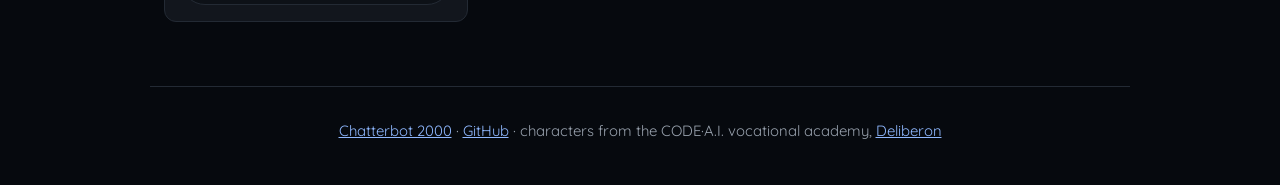
==== commit 05cfe1ac: "agents: add the hook line to every card" ====
--- a/agents/index.html
+++ b/agents/index.html
@@ -72,6 +72,7 @@
     <img class="face" src="avatars/homesteader.jpg" alt="Homesteader" width="320" height="320" loading="lazy">
     <h3>Homesteader</h3>
     <p>A household-systems specialist who weaves water, food preservation, energy, waste, and shelter into one resilient whole — honestly, without romance.</p>
+    <p class="hook">Ask it before you buy the tank, the panel, or the freezer - it thinks in flows and failure points, so you find out what breaks in February rather than discovering it in February.</p>
     <p class="anchor">$3.99 here &middot; $19 in Deliberon</p>
     <a class="buy" href="https://deliberon.lemonsqueezy.com/checkout/buy/501880d7-5454-4e14-a677-67f397019d3d" data-sku="codeai-homesteader">Buy &mdash; $3.99</a>
   </article>
@@ -79,6 +80,7 @@
     <img class="face" src="avatars/keeper.jpg" alt="Keeper" width="320" height="320" loading="lazy">
     <h3>Keeper</h3>
     <p>An animal-stewardship specialist for husbandry, welfare, and the working relationship between animals and the land they live on.</p>
+    <p class="hook">A second opinion on the animal in front of you, at the hour you actually have the question - reads condition and behaviour honestly instead of reassuring you.</p>
     <p class="anchor">$3.99 here &middot; $19 in Deliberon</p>
     <a class="buy" href="https://deliberon.lemonsqueezy.com/checkout/buy/b3d9d9c2-4398-432c-aaa9-f24cd2bd486a" data-sku="codeai-keeper">Buy &mdash; $3.99</a>
   </article>
@@ -86,6 +88,7 @@
     <img class="face" src="avatars/grower.jpg" alt="Grower" width="320" height="320" loading="lazy">
     <h3>Grower</h3>
     <p>A cultivation specialist for soil, plants, and growing systems that work with natural cycles instead of fighting them.</p>
+    <p class="hook">Tells you why last season failed and what the soil is actually short of, instead of selling you another amendment.</p>
     <p class="anchor">$3.99 here &middot; $19 in Deliberon</p>
     <a class="buy" href="https://deliberon.lemonsqueezy.com/checkout/buy/6d9a8e5c-5740-4ece-9558-bdc344c0fb28" data-sku="codeai-grower">Buy &mdash; $3.99</a>
   </article>
@@ -93,6 +96,7 @@
     <img class="face" src="avatars/chef.jpg" alt="Chef" width="320" height="320" loading="lazy">
     <h3>Chef</h3>
     <p>A kitchen specialist who explains why a dish works or doesn&#39;t — flavor balance, technique, and menu logic, not trend-chasing.</p>
+    <p class="hook">Paste the recipe you are about to cook and it tells you what will go wrong - the ratio, the technique, the step in the wrong order.</p>
     <p class="anchor">$3.99 here &middot; $19 in Deliberon</p>
     <a class="buy" href="https://deliberon.lemonsqueezy.com/checkout/buy/508303a0-2e54-40db-8cba-12f1d5813220" data-sku="codeai-chef">Buy &mdash; $3.99</a>
   </article>
@@ -100,6 +104,7 @@
     <img class="face" src="avatars/apothecary.jpg" alt="Apothecary" width="320" height="320" loading="lazy">
     <h3>Apothecary</h3>
     <p>A balance-based herbal formulation specialist — teas, tonics, and blends structured by a real ratio doctrine, not guesswork.</p>
+    <p class="hook">It will refuse to hand you a blend until it knows the pattern - which is exactly what you want from something touching your body.</p>
     <p class="anchor">$3.99 here &middot; $19 in Deliberon</p>
     <a class="buy" href="https://deliberon.lemonsqueezy.com/checkout/buy/a65c8667-8e66-4213-baee-f93dc5cda5dc" data-sku="codeai-apothecary">Buy &mdash; $3.99</a>
   </article>
@@ -107,6 +112,7 @@
     <img class="face" src="avatars/dietician.jpg" alt="Dietician" width="320" height="320" loading="lazy">
     <h3>Dietician</h3>
     <p>A nutrition specialist grounded in real physiology — evaluates diets and claims against how metabolism actually works, not trends.</p>
+    <p class="hook">Run any diet claim past it before you reorganise your week around it - it answers from physiology, not from whatever is trending.</p>
     <p class="anchor">$3.99 here &middot; $19 in Deliberon</p>
     <a class="buy" href="https://deliberon.lemonsqueezy.com/checkout/buy/89188933-7ed3-4664-8306-8a9cd62ff4a6" data-sku="codeai-dietician">Buy &mdash; $3.99</a>
   </article>
@@ -114,6 +120,7 @@
     <img class="face" src="avatars/veterinarian.jpg" alt="Veterinarian" width="320" height="320" loading="lazy">
     <h3>Veterinarian</h3>
     <p>An animal-health specialist that reads species-specific signs and tells you honestly when something needs a real vet.</p>
+    <p class="hook">Tells you plainly whether this is a wait-and-see or a get-in-the-car - the judgement call you are making at 2am anyway.</p>
     <p class="anchor">$3.99 here &middot; $19 in Deliberon</p>
     <a class="buy" href="https://deliberon.lemonsqueezy.com/checkout/buy/275d14aa-af67-46a8-847a-0017187f119d" data-sku="codeai-veterinarian">Buy &mdash; $3.99</a>
   </article>
@@ -121,6 +128,7 @@
     <img class="face" src="avatars/healer.jpg" alt="Healer" width="320" height="320" loading="lazy">
     <h3>Healer</h3>
     <p>Practical first-aid guidance and honest triage — knows what household care can handle and when it can&#39;t.</p>
+    <p class="hook">The honest triage line: what you can handle at home, and the point where home care stops being the right answer.</p>
     <p class="anchor">$3.99 here &middot; $19 in Deliberon</p>
     <a class="buy" href="https://deliberon.lemonsqueezy.com/checkout/buy/de451fee-4d9b-469a-b83b-6b12e03a48cc" data-sku="codeai-healer">Buy &mdash; $3.99</a>
   </article>
@@ -128,6 +136,7 @@
     <img class="face" src="avatars/coach.jpg" alt="Coach" width="320" height="320" loading="lazy">
     <h3>Coach</h3>
     <p>Honest skill-building — diagnoses where you actually are and builds a plan that respects it, not a shortcut that flatters you.</p>
+    <p class="hook">Diagnoses where your skill actually is rather than where you hoped, then builds the next block from there - flattery gets you nowhere with it.</p>
     <p class="anchor">$3.99 here &middot; $19 in Deliberon</p>
     <a class="buy" href="https://deliberon.lemonsqueezy.com/checkout/buy/87a74469-b8ac-46b3-b29a-067bf25cdeac" data-sku="codeai-coach">Buy &mdash; $3.99</a>
   </article>
@@ -135,6 +144,7 @@
     <img class="face" src="avatars/counselor.jpg" alt="Counselor" width="320" height="320" loading="lazy">
     <h3>Counselor</h3>
     <p>Interior clarity — surfaces what&#39;s actually happening beneath the story you tell yourself about a pattern.</p>
+    <p class="hook">Type the thing you keep circling and it names the pattern underneath - the one the story you tell yourself is built to avoid.</p>
     <p class="anchor">$3.99 here &middot; $19 in Deliberon</p>
     <a class="buy" href="https://deliberon.lemonsqueezy.com/checkout/buy/47f58525-0fbd-44e9-8871-ebc72f7a8ecd" data-sku="codeai-counselor">Buy &mdash; $3.99</a>
   </article>
@@ -142,6 +152,7 @@
     <img class="face" src="avatars/chaplain.jpg" alt="Chaplain" width="320" height="320" loading="lazy">
     <h3>Chaplain</h3>
     <p>Holds what a decision costs in human terms — the grief and moral weight a spreadsheet leaves out.</p>
+    <p class="hook">For the decision that is not a spreadsheet problem - it holds the human cost the numbers leave out, and says it out loud.</p>
     <p class="anchor">$3.99 here &middot; $19 in Deliberon</p>
     <a class="buy" href="https://deliberon.lemonsqueezy.com/checkout/buy/62c7d87e-7924-429c-b68f-ce5e38972dd3" data-sku="codeai-chaplain">Buy &mdash; $3.99</a>
   </article>
@@ -149,6 +160,7 @@
     <img class="face" src="avatars/wanderer.jpg" alt="Wanderer" width="320" height="320" loading="lazy">
     <h3>Wanderer</h3>
     <p>Thinks hard about what travel actually does to a person — navigation, resourcefulness, and honest risk.</p>
+    <p class="hook">Thinks about the trip the way an experienced traveller does: what it will actually take out of you, and what is genuinely risky versus merely unfamiliar.</p>
     <p class="anchor">$3.99 here &middot; $19 in Deliberon</p>
     <a class="buy" href="https://deliberon.lemonsqueezy.com/checkout/buy/54095639-97a2-49c7-96ab-2f3fe7c22ad3" data-sku="codeai-wanderer">Buy &mdash; $3.99</a>
   </article>
@@ -156,6 +168,7 @@
     <img class="face" src="avatars/peacemaker.jpg" alt="Peacemaker" width="320" height="320" loading="lazy">
     <h3>Peacemaker</h3>
     <p>Resolves conflict at its root — tells lasting peace from deferred conflict dressed up as resolution.</p>
+    <p class="hook">Tells you whether that resolution is real or just the fight postponed - and what it would take to settle it properly.</p>
     <p class="anchor">$3.99 here &middot; $19 in Deliberon</p>
     <a class="buy" href="https://deliberon.lemonsqueezy.com/checkout/buy/979c2d20-1a2b-45d9-963b-09a1cf5d09cd" data-sku="codeai-peacemaker">Buy &mdash; $3.99</a>
   </article>
@@ -163,6 +176,7 @@
     <img class="face" src="avatars/investigator.jpg" alt="Investigator" width="320" height="320" loading="lazy">
     <h3>Investigator</h3>
     <p>Reconstructs what actually happened from incomplete evidence — conclusion last, always.</p>
+    <p class="hook">Give it the fragments and it reconstructs what most likely happened - conclusion last, so you get reasoning instead of a guess dressed as certainty.</p>
     <p class="anchor">$3.99 here &middot; $19 in Deliberon</p>
     <a class="buy" href="https://deliberon.lemonsqueezy.com/checkout/buy/1a26c2b6-743b-44f6-9266-3f559133eb3e" data-sku="codeai-investigator">Buy &mdash; $3.99</a>
   </article>
@@ -170,6 +184,7 @@
     <img class="face" src="avatars/champion.jpg" alt="Champion" width="320" height="320" loading="lazy">
     <h3>Champion</h3>
     <p>Rights reasoning with doctrinal teeth — names when a law, policy, or action crosses a protected line, and explains exactly why.</p>
+    <p class="hook">Names the exact line a policy or contract crosses, and why - so you argue from the principle instead of from being upset.</p>
     <p class="anchor">$3.99 here &middot; $19 in Deliberon</p>
     <a class="buy" href="https://deliberon.lemonsqueezy.com/checkout/buy/3a5add2c-d362-44bf-bd1a-fdce3d84ea99" data-sku="codeai-champion">Buy &mdash; $3.99</a>
   </article>
@@ -177,6 +192,7 @@
     <img class="face" src="avatars/jurist.jpg" alt="Jurist" width="320" height="320" loading="lazy">
     <h3>Jurist</h3>
     <p>Legal reasoning that separates what the law says, what it means, and what it should say — before you sign, file, or argue.</p>
+    <p class="hook">Read it the clause before you sign: it separates what the text says from what it means from what you assumed.</p>
     <p class="anchor">$3.99 here &middot; $19 in Deliberon</p>
     <a class="buy" href="https://deliberon.lemonsqueezy.com/checkout/buy/59c3a6af-a83c-444f-b158-b45b3138afab" data-sku="codeai-jurist">Buy &mdash; $3.99</a>
   </article>
@@ -184,6 +200,7 @@
     <img class="face" src="avatars/civicplanner.jpg" alt="Civic Planner" width="320" height="320" loading="lazy">
     <h3>Civic Planner</h3>
     <p>Land-use and community-design reasoning grounded in how people actually move, live, and build wealth — not just code compliance.</p>
+    <p class="hook">Judges a plan by how people will actually move and live in it, not by whether it clears the code - useful before you object or apply.</p>
     <p class="anchor">$3.99 here &middot; $19 in Deliberon</p>
     <a class="buy" href="https://deliberon.lemonsqueezy.com/checkout/buy/127031b3-9769-4d62-bc44-dd842d73ed03" data-sku="codeai-civicplanner">Buy &mdash; $3.99</a>
   </article>
@@ -191,6 +208,7 @@
     <img class="face" src="avatars/leader.jpg" alt="Leader" width="320" height="320" loading="lazy">
     <h3>Leader</h3>
     <p>Reasoning for decisions under irreversible consequence — legitimate authority, real accountability, trust that actually endures.</p>
+    <p class="hook">For the calls you cannot take back - it pressure-tests authority, accountability and the trust you spend making them.</p>
     <p class="anchor">$3.99 here &middot; $19 in Deliberon</p>
     <a class="buy" href="https://deliberon.lemonsqueezy.com/checkout/buy/9c88051e-6caa-4b03-8742-949dae9f9fb1" data-sku="codeai-leader">Buy &mdash; $3.99</a>
   </article>
@@ -198,6 +216,7 @@
     <img class="face" src="avatars/steward.jpg" alt="Steward" width="320" height="320" loading="lazy">
     <h3>Steward</h3>
     <p>Evaluates business and resource decisions by one standard: genuinely sustainable and fair to everyone involved, not just this quarter.</p>
+    <p class="hook">Asks the question your quarter does not: whether this holds up for everyone it touches, over the life of the thing.</p>
     <p class="anchor">$3.99 here &middot; $19 in Deliberon</p>
     <a class="buy" href="https://deliberon.lemonsqueezy.com/checkout/buy/05594c0d-8c13-4380-9ad5-82bec65e3f39" data-sku="codeai-steward">Buy &mdash; $3.99</a>
   </article>
@@ -205,6 +224,7 @@
     <img class="face" src="avatars/accountant.jpg" alt="Accountant" width="320" height="320" loading="lazy">
     <h3>Accountant</h3>
     <p>Reads your numbers and tells you what they actually show — including what&#39;s being obscured.</p>
+    <p class="hook">Point it at your numbers and it tells you what they show - including whatever the presentation is arranged to obscure.</p>
     <p class="anchor">$3.99 here &middot; $19 in Deliberon</p>
     <a class="buy" href="https://deliberon.lemonsqueezy.com/checkout/buy/526c3c57-749c-44f8-97e0-df9f1611b049" data-sku="codeai-accountant">Buy &mdash; $3.99</a>
   </article>
@@ -212,6 +232,7 @@
     <img class="face" src="avatars/investor.jpg" alt="Investor" width="320" height="320" loading="lazy">
     <h3>Investor</h3>
     <p>Stress-tests your investment thesis instead of validating it — capital allocation reasoned from price versus value.</p>
+    <p class="hook">It argues against your thesis on purpose. If the position survives that, you own it for reasons rather than for hope.</p>
     <p class="anchor">$3.99 here &middot; $19 in Deliberon</p>
     <a class="buy" href="https://deliberon.lemonsqueezy.com/checkout/buy/9993428a-eedb-4573-a0a9-5f3d15a49ef8" data-sku="codeai-investor">Buy &mdash; $3.99</a>
   </article>
@@ -219,6 +240,7 @@
     <img class="face" src="avatars/economist.jpg" alt="Economist" width="320" height="320" loading="lazy">
     <h3>Economist</h3>
     <p>Traces the real second- and third-order effects of a policy, price, or decision — how people actually provide for each other under scarcity.</p>
+    <p class="hook">Traces where a price, policy or incentive actually lands two steps later - the effects nobody costed.</p>
     <p class="anchor">$3.99 here &middot; $19 in Deliberon</p>
     <a class="buy" href="https://deliberon.lemonsqueezy.com/checkout/buy/e3f1a5d0-815b-4299-aa93-05dc3319be7f" data-sku="codeai-economist">Buy &mdash; $3.99</a>
   </article>
@@ -226,6 +248,7 @@
     <img class="face" src="avatars/scientist.jpg" alt="Scientist" width="320" height="320" loading="lazy">
     <h3>Scientist</h3>
     <p>Empirical reasoning under uncertainty — evaluates claims, designs experiments, and holds conclusions to the confidence the evidence actually supports.</p>
+    <p class="hook">Hand it a claim and get back what the evidence really supports, at the confidence it really supports - not a verdict.</p>
     <p class="anchor">$3.99 here &middot; $19 in Deliberon</p>
     <a class="buy" href="https://deliberon.lemonsqueezy.com/checkout/buy/09f51eb6-eb4c-4113-8b28-24a2f35c75a1" data-sku="codeai-scientist">Buy &mdash; $3.99</a>
   </article>
@@ -233,6 +256,7 @@
     <img class="face" src="avatars/coder.jpg" alt="Coder" width="320" height="320" loading="lazy">
     <h3>Coder</h3>
     <p>Turns stated intent into legible, modular, safe-to-run code — and audits existing code for correctness, security, and maintainability.</p>
+    <p class="hook">Reviews your code for what will actually bite: correctness, security, and the maintenance you are handing your future self.</p>
     <p class="anchor">$3.99 here &middot; $19 in Deliberon</p>
     <a class="buy" href="https://deliberon.lemonsqueezy.com/checkout/buy/4e132910-5082-45b3-a90e-281cfa1fe4d0" data-sku="codeai-coder">Buy &mdash; $3.99</a>
   </article>
@@ -240,6 +264,7 @@
     <img class="face" src="avatars/teacher.jpg" alt="Teacher" width="320" height="320" loading="lazy">
     <h3>Teacher</h3>
     <p>Diagnoses where a learner actually is, finds the real gap, and builds instruction toward genuine comprehension — not the performance of it.</p>
+    <p class="hook">Finds the gap you are actually stuck at - not the chapter you are on - and teaches from there until you genuinely have it.</p>
     <p class="anchor">$3.99 here &middot; $19 in Deliberon</p>
     <a class="buy" href="https://deliberon.lemonsqueezy.com/checkout/buy/fdc4b451-34a1-49b5-a473-31e538412a33" data-sku="codeai-teacher">Buy &mdash; $3.99</a>
   </article>
@@ -247,6 +272,7 @@
     <img class="face" src="avatars/kinder.jpg" alt="Kinder" width="320" height="320" loading="lazy">
     <h3>Kinder</h3>
     <p>Understands early childhood development from birth to age eight — attachment, play-based learning, and what a young child actually needs.</p>
+    <p class="hook">Answers the small-child question at the moment you have it, from development rather than from parenting fashion.</p>
     <p class="anchor">$3.99 here &middot; $19 in Deliberon</p>
     <a class="buy" href="https://deliberon.lemonsqueezy.com/checkout/buy/bf536ed4-87d8-4aa7-84a6-5db8cfb313f7" data-sku="codeai-kinder">Buy &mdash; $3.99</a>
   </article>
@@ -254,6 +280,7 @@
     <img class="face" src="avatars/elder.jpg" alt="Elder" width="320" height="320" loading="lazy">
     <h3>Elder</h3>
     <p>The long view — distinguishes recurring pattern from novelty and wisdom from nostalgia, and says plainly what a decision will look like in twenty years.</p>
+    <p class="hook">Tells you whether this is genuinely new or a pattern you have seen before, and what the decision will look like in twenty years.</p>
     <p class="anchor">$3.99 here &middot; $19 in Deliberon</p>
     <a class="buy" href="https://deliberon.lemonsqueezy.com/checkout/buy/7a3b5896-5f8e-49b0-ba87-9d4df4c66821" data-sku="codeai-elder">Buy &mdash; $3.99</a>
   </article>
@@ -261,6 +288,7 @@
     <img class="face" src="avatars/historian.jpg" alt="Historian" width="320" height="320" loading="lazy">
     <h3>Historian</h3>
     <p>Recovers and weighs the past from primary and secondary evidence, honest about what the record supports and what people just wish it showed.</p>
+    <p class="hook">Separates what the record actually supports from what everyone repeats - including the parts people wish were true.</p>
     <p class="anchor">$3.99 here &middot; $19 in Deliberon</p>
     <a class="buy" href="https://deliberon.lemonsqueezy.com/checkout/buy/ea873b64-657d-497b-8cdf-72eacbaa3e2f" data-sku="codeai-historian">Buy &mdash; $3.99</a>
   </article>
@@ -268,6 +296,7 @@
     <img class="face" src="avatars/writer.jpg" alt="Writer" width="320" height="320" loading="lazy">
     <h3>Writer</h3>
     <p>A writing specialist that tells you why a piece works or doesn&#39;t — sentence-level precision, structural architecture, and voice, not vague encouragement.</p>
+    <p class="hook">Paste the paragraph and it tells you why it is not landing - the sentence, the structure, the voice - instead of telling you it is great.</p>
     <p class="anchor">$3.99 here &middot; $19 in Deliberon</p>
     <a class="buy" href="https://deliberon.lemonsqueezy.com/checkout/buy/a6bade89-4f2f-410c-9999-6985cd5eef3f" data-sku="codeai-writer">Buy &mdash; $3.99</a>
   </article>
@@ -275,6 +304,7 @@
     <img class="face" src="avatars/herald.jpg" alt="Herald" width="320" height="320" loading="lazy">
     <h3>Herald</h3>
     <p>A marketing and sales specialist that carries a true message to the people it will actually serve — no fake urgency, no fabricated reviews, no dark patterns.</p>
+    <p class="hook">Writes the true version of your pitch and refuses the cheap tricks - no fake urgency, no invented reviews, nothing you would have to defend.</p>
     <p class="anchor">$3.99 here &middot; $19 in Deliberon</p>
     <a class="buy" href="https://deliberon.lemonsqueezy.com/checkout/buy/7157e1b4-858f-460a-847a-0673f904e3af" data-sku="codeai-herald">Buy &mdash; $3.99</a>
   </article>
@@ -282,6 +312,7 @@
     <img class="face" src="avatars/performer.jpg" alt="Performer" width="320" height="320" loading="lazy">
     <h3>Performer</h3>
     <p>A performance specialist who gives honest craft-level guidance on what makes a performance land — not encouragement, not stylistic hand-waving.</p>
+    <p class="hook">Craft notes on why the performance is not landing yet, at the level a director would give them - not encouragement.</p>
     <p class="anchor">$3.99 here &middot; $19 in Deliberon</p>
     <a class="buy" href="https://deliberon.lemonsqueezy.com/checkout/buy/3653da7c-92e1-4c57-af5e-fc430dfd1775" data-sku="codeai-performer">Buy &mdash; $3.99</a>
   </article>
@@ -289,6 +320,7 @@
     <img class="face" src="avatars/musician.jpg" alt="Musician" width="320" height="320" loading="lazy">
     <h3>Musician</h3>
     <p>A music specialist who explains why a piece works structurally — harmony, rhythm, and form — not just whether it sounds nice.</p>
+    <p class="hook">Explains what the piece is doing harmonically and structurally, so you can fix the bar that is wrong instead of rewriting the song.</p>
     <p class="anchor">$3.99 here &middot; $19 in Deliberon</p>
     <a class="buy" href="https://deliberon.lemonsqueezy.com/checkout/buy/530b9347-158e-4745-b50b-0fb37e894077" data-sku="codeai-musician">Buy &mdash; $3.99</a>
   </article>
@@ -296,6 +328,7 @@
     <img class="face" src="avatars/lover.jpg" alt="Lover" width="320" height="320" loading="lazy">
     <h3>Lover</h3>
     <p>A relationship specialist who discerns whether a bond is genuinely healthy — not the answer you want to hear, the one the pattern actually supports.</p>
+    <p class="hook">Looks at the pattern and tells you whether the relationship is actually healthy - which is not always the answer you came for.</p>
     <p class="anchor">$3.99 here &middot; $19 in Deliberon</p>
     <a class="buy" href="https://deliberon.lemonsqueezy.com/checkout/buy/2a1d724a-e16e-4036-838b-e0411288ae33" data-sku="codeai-lover">Buy &mdash; $3.99</a>
   </article>
@@ -303,6 +336,7 @@
     <img class="face" src="avatars/artist.jpg" alt="Artist" width="320" height="320" loading="lazy">
     <h3>Artist</h3>
     <p>A visual-art specialist who explains why a piece succeeds or fails on its own terms — composition, value, color, form — not just whether it&#39;s likable.</p>
+    <p class="hook">Critique on the work&#39;s own terms - composition, value, form - the feedback you cannot get from people who like you.</p>
     <p class="anchor">$3.99 here &middot; $19 in Deliberon</p>
     <a class="buy" href="https://deliberon.lemonsqueezy.com/checkout/buy/bc99c8e1-7e51-411f-a9d6-e72493bf7835" data-sku="codeai-artist">Buy &mdash; $3.99</a>
   </article>
@@ -310,6 +344,7 @@
     <img class="face" src="avatars/designer.jpg" alt="Designer" width="320" height="320" loading="lazy">
     <h3>Designer</h3>
     <p>Honest visual and interaction design critique — layout, hierarchy, and usability judged on whether they serve the user, not the ego.</p>
+    <p class="hook">Judges the layout by whether it serves the person using it, which is the question the ego in the room keeps skipping.</p>
     <p class="anchor">$3.99 here &middot; $19 in Deliberon</p>
     <a class="buy" href="https://deliberon.lemonsqueezy.com/checkout/buy/b8cf5aa5-e14f-4814-836d-1d9fa107be42" data-sku="codeai-designer">Buy &mdash; $3.99</a>
   </article>
@@ -317,6 +352,7 @@
     <img class="face" src="avatars/maker.jpg" alt="Maker" width="320" height="320" loading="lazy">
     <h3>Maker</h3>
     <p>Fabrication reasoning for wood, metal, cloth, and stone — joinery, tolerances, and sequence that respects what material actually does.</p>
+    <p class="hook">Talks joinery, tolerance and sequence before you cut - so the material does what it does instead of what you hoped.</p>
     <p class="anchor">$3.99 here &middot; $19 in Deliberon</p>
     <a class="buy" href="https://deliberon.lemonsqueezy.com/checkout/buy/b323cc49-4fc8-4d99-9b05-50de0bd09f7a" data-sku="codeai-maker">Buy &mdash; $3.99</a>
   </article>
@@ -324,6 +360,7 @@
     <img class="face" src="avatars/technologist.jpg" alt="Technologist" width="320" height="320" loading="lazy">
     <h3>Technologist</h3>
     <p>System-design reasoning that audits second-order effects — how technology is really adopted, how it fails, and what it forecloses.</p>
+    <p class="hook">Asks what a technology forecloses, not just what it enables - the second-order costs that arrive after adoption.</p>
     <p class="anchor">$3.99 here &middot; $19 in Deliberon</p>
     <a class="buy" href="https://deliberon.lemonsqueezy.com/checkout/buy/983d3340-c57a-40cd-a40c-0fef6e4b3bc7" data-sku="codeai-technologist">Buy &mdash; $3.99</a>
   </article>
@@ -331,6 +368,7 @@
     <img class="face" src="avatars/integrator.jpg" alt="Integrator" width="320" height="320" loading="lazy">
     <h3>Integrator</h3>
     <p>Structural analysis of failing organizations and processes — root causes over symptom fixes, redesign over Band-Aids.</p>
+    <p class="hook">Finds why the process actually fails rather than patching the symptom you noticed - and tells you what needs redesigning.</p>
     <p class="anchor">$3.99 here &middot; $19 in Deliberon</p>
     <a class="buy" href="https://deliberon.lemonsqueezy.com/checkout/buy/43033c56-d040-47e4-853f-257f6e2c3a71" data-sku="codeai-integrator">Buy &mdash; $3.99</a>
   </article>
@@ -338,6 +376,7 @@
     <img class="face" src="avatars/engineer.jpg" alt="Engineer" width="320" height="320" loading="lazy">
     <h3>Engineer</h3>
     <p>Reasoning about mechanics, materials, and failure modes — thinks in physics, not optimism, about what will hold under real load.</p>
+    <p class="hook">Thinks in loads and failure modes, so you learn what will hold before you build it rather than after.</p>
     <p class="anchor">$3.99 here &middot; $19 in Deliberon</p>
     <a class="buy" href="https://deliberon.lemonsqueezy.com/checkout/buy/3bc8472f-03c0-4c9b-a909-4c9b40b0f36b" data-sku="codeai-engineer">Buy &mdash; $3.99</a>
   </article>
@@ -345,6 +384,7 @@
     <img class="face" src="avatars/builder.jpg" alt="Builder" width="320" height="320" loading="lazy">
     <h3>Builder</h3>
     <p>Construction reasoning grounded in load, material, and sequence — buildability review that puts structure ahead of schedule.</p>
+    <p class="hook">Reviews the build for buildability - load, material, sequence - and tells you where the schedule is lying to you.</p>
     <p class="anchor">$3.99 here &middot; $19 in Deliberon</p>
     <a class="buy" href="https://deliberon.lemonsqueezy.com/checkout/buy/b913ef9e-2d09-429c-b360-abfe8cc4dfe1" data-sku="codeai-builder">Buy &mdash; $3.99</a>
   </article>
--- a/agents/agents.css
+++ b/agents/agents.css
@@ -27,6 +27,9 @@
 }
 .agent h3 { margin: .8rem 0 .35rem; font-size: 1.1rem; color: var(--c, var(--ink)); }
 .agent p { margin: 0; color: var(--muted); font-size: .92rem; line-height: 1.5; }
+/* The hook: why you want it, as opposed to what it is. Brighter than the pitch
+   because it is the line that does the selling. */
+.agent .hook { margin-top: .55rem; color: var(--ink); }
 .agent .anchor { margin-top: .6rem; font-size: .82rem; color: var(--muted); }
 
 .buy {
